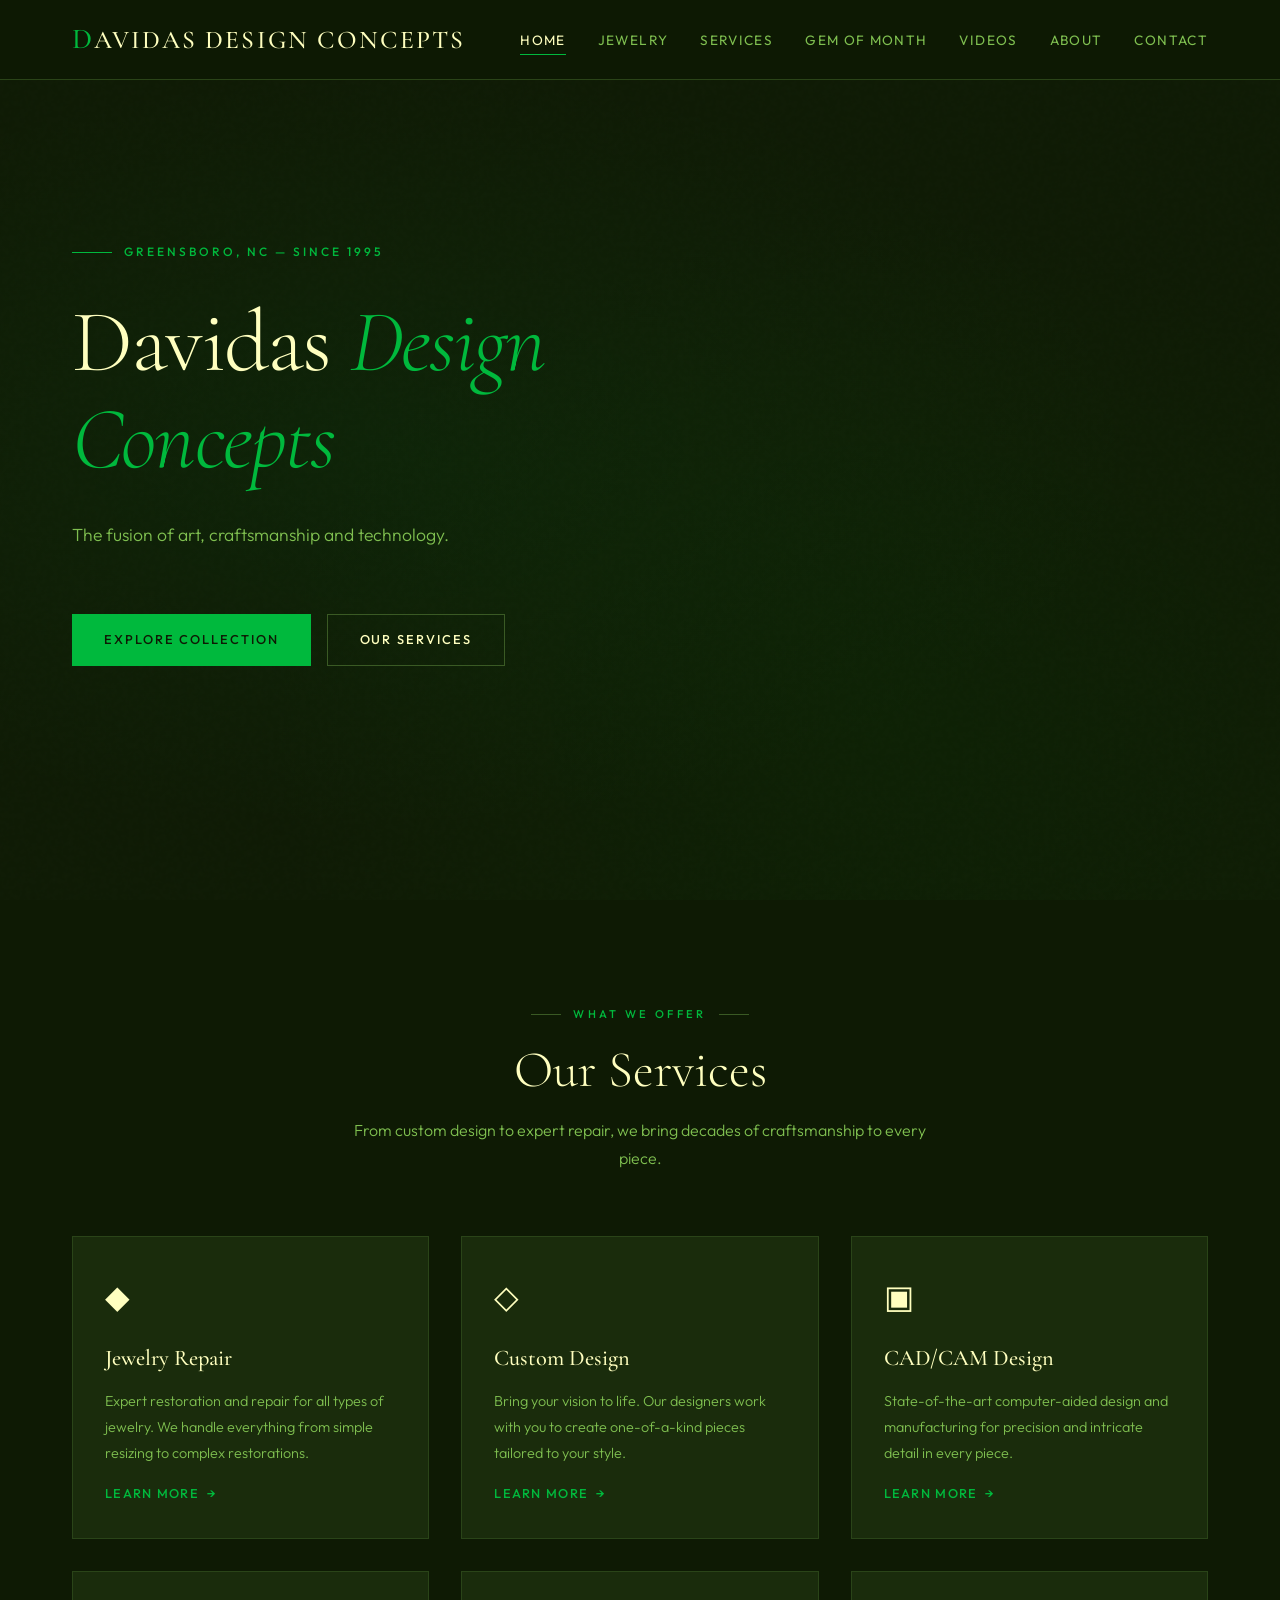
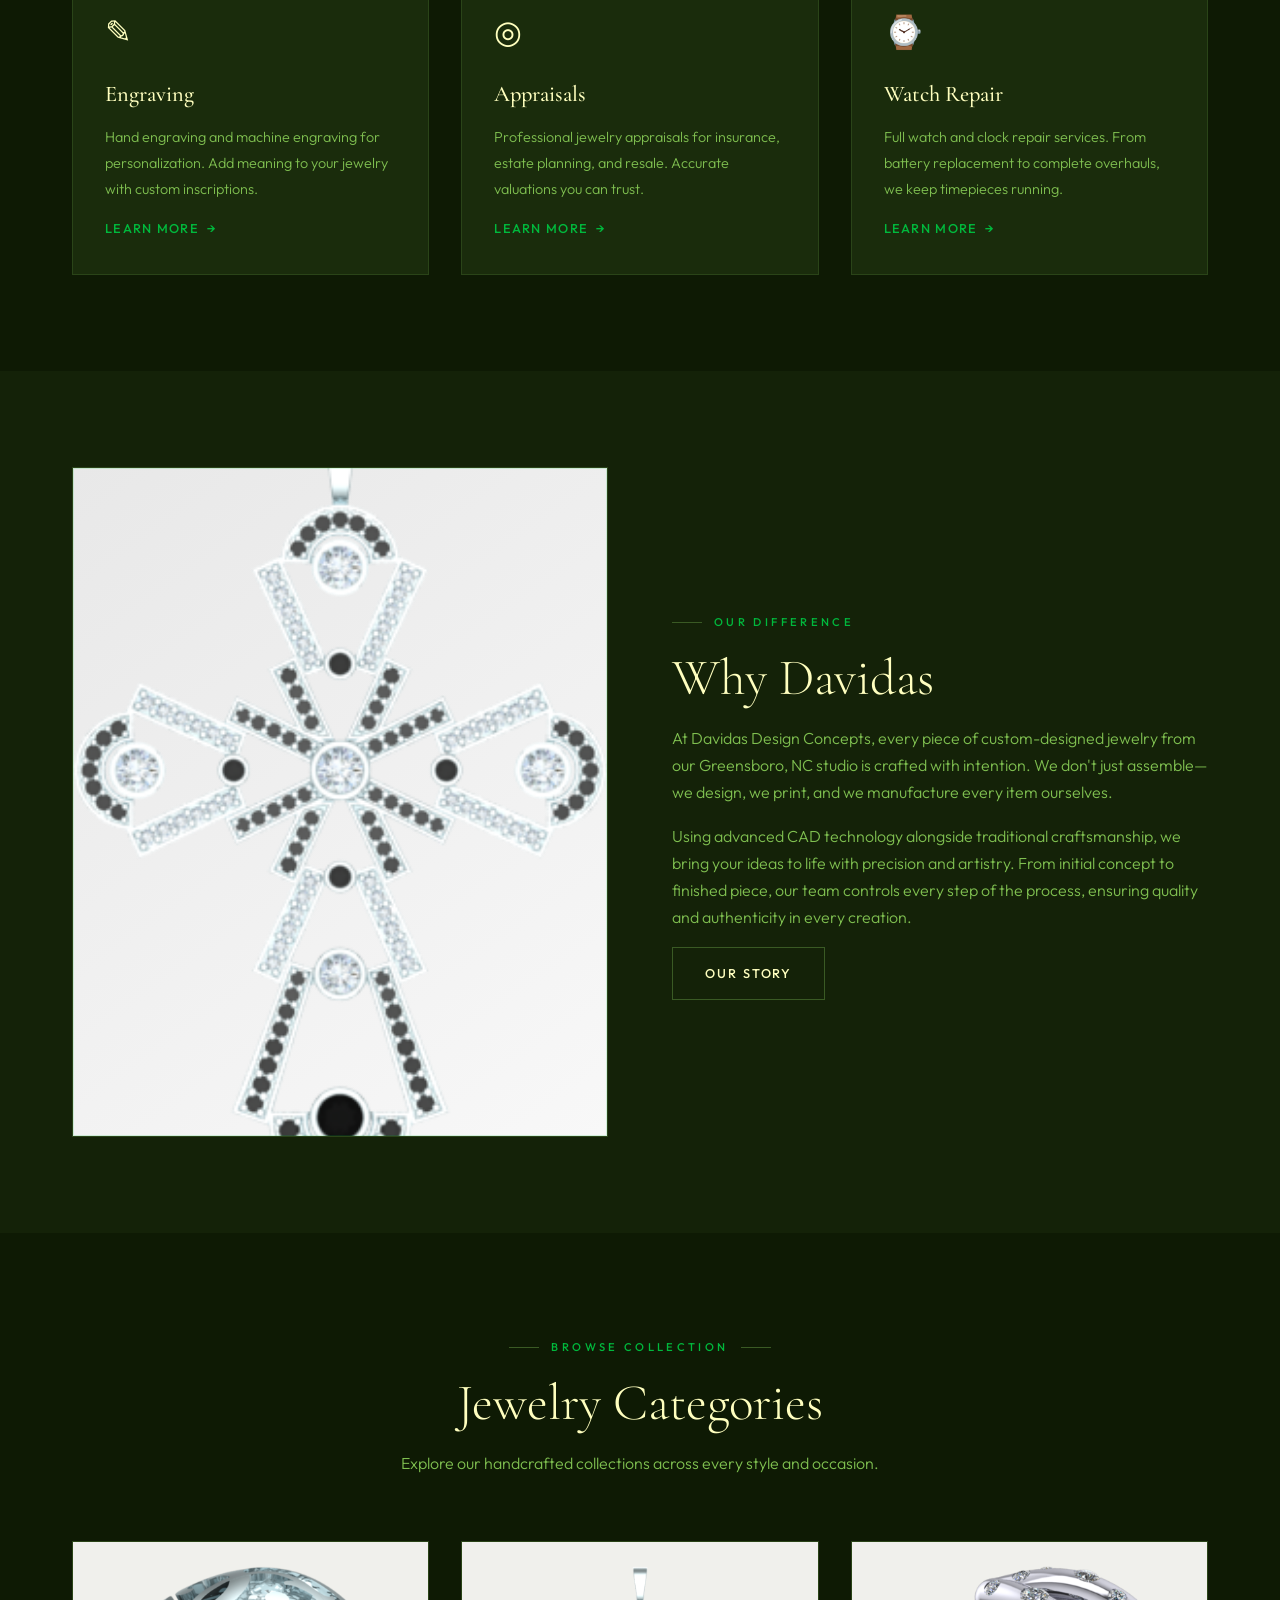
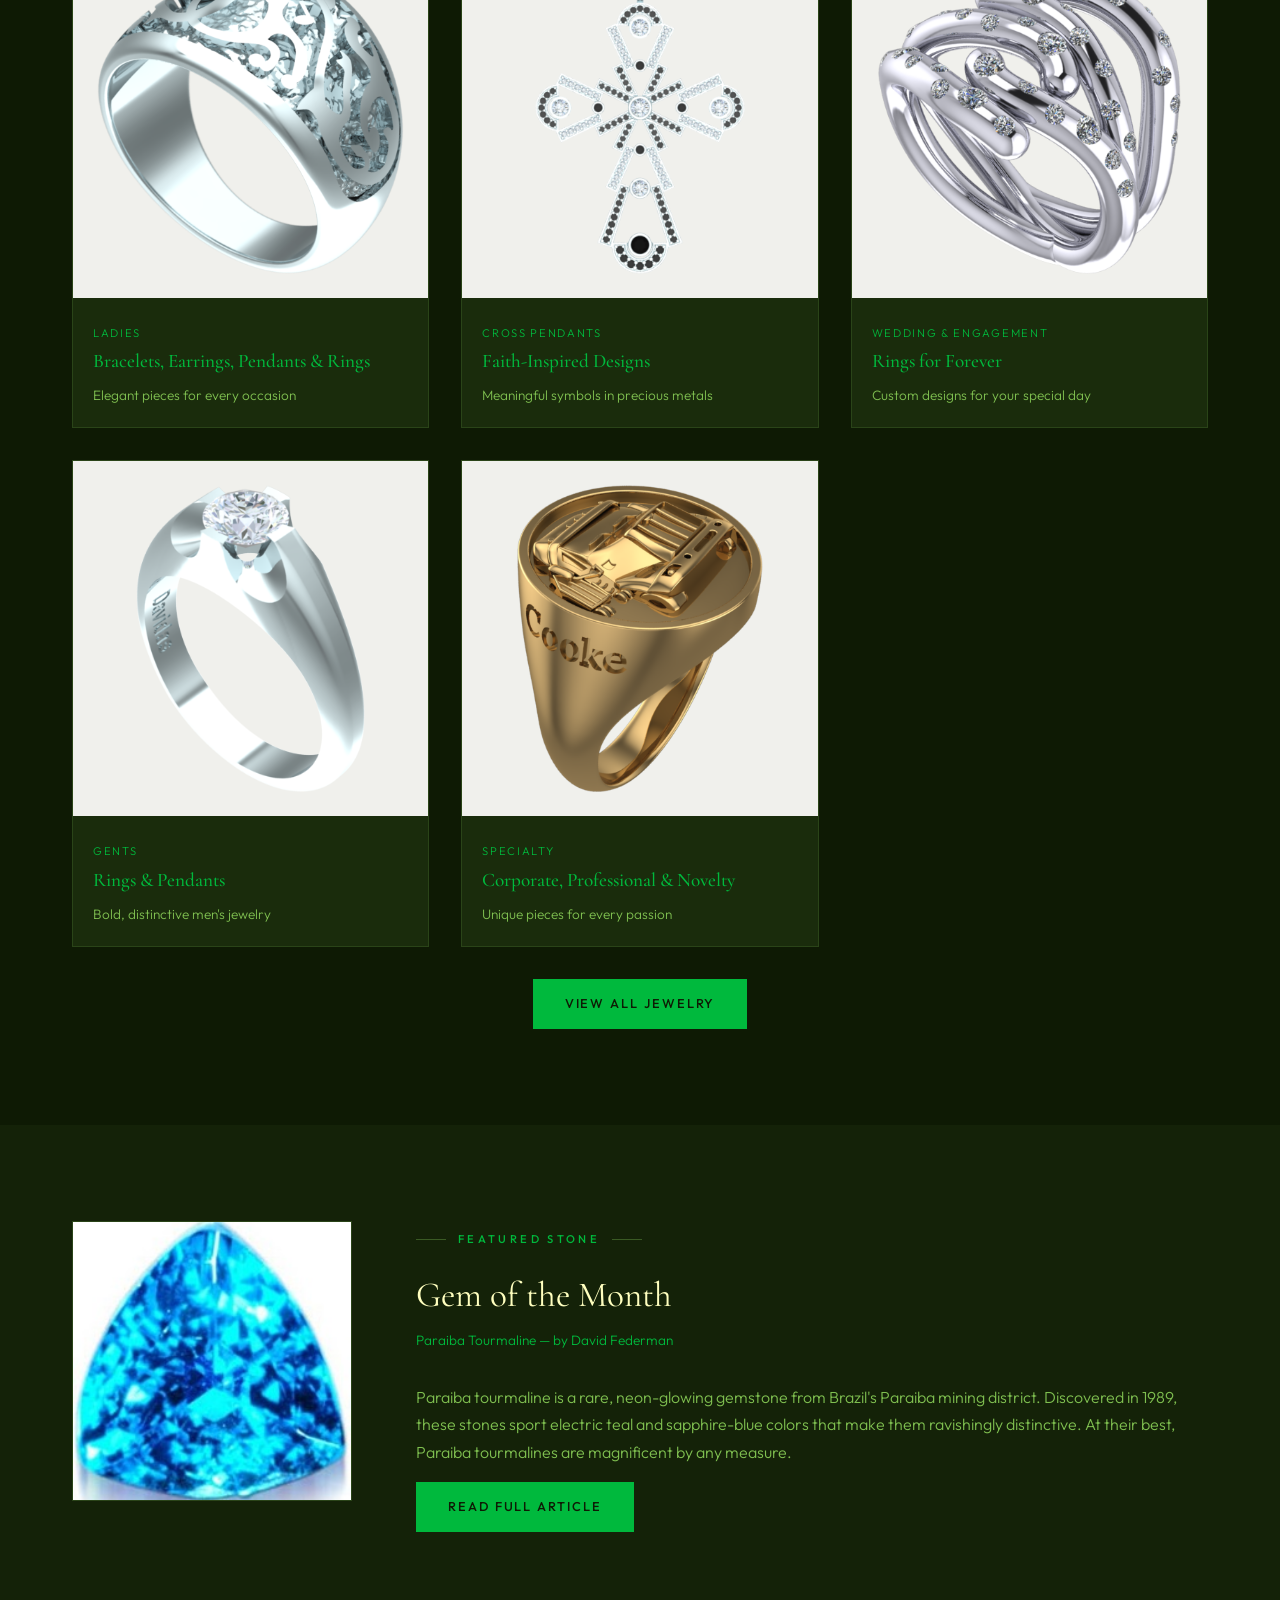
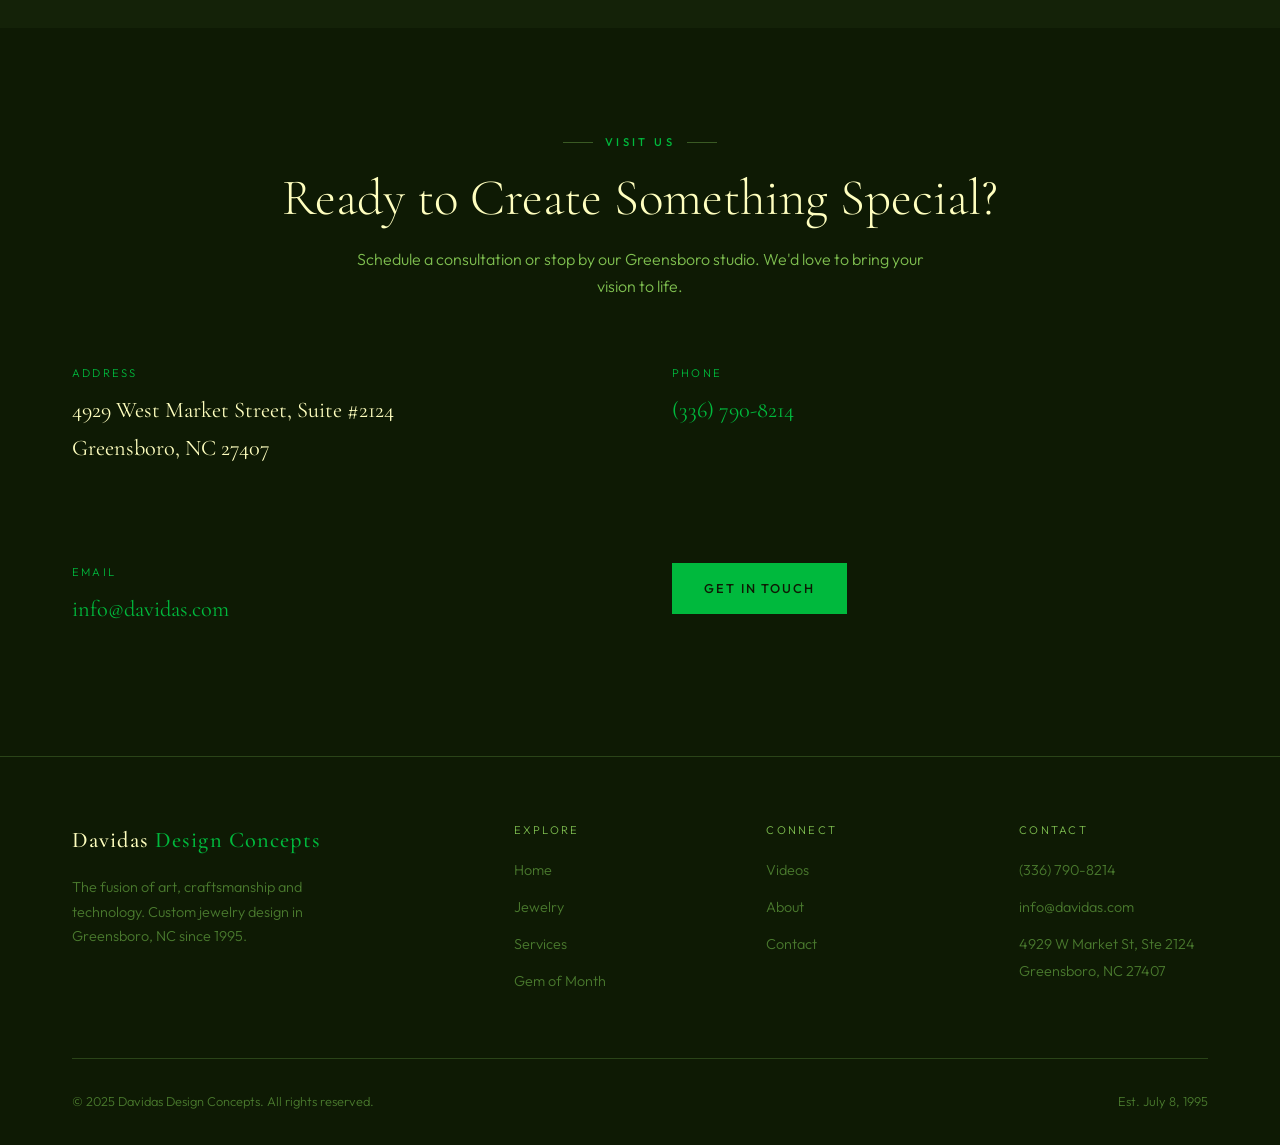
==== index.html @ 2cf07076 "git push origin main" ====
<!DOCTYPE html>
<html lang="en">
<head>
  <meta charset="UTF-8">
  <meta name="viewport" content="width=device-width, initial-scale=1.0">
  <meta name="description" content="Davidas Design Concepts — Custom jewelry design in Greensboro, NC. The fusion of art, craftsmanship and technology since 1995.">
  <title>Davidas Design Concepts | Custom Jewelry — Greensboro, NC</title>
  <link rel="stylesheet" href="css/style.css">
</head>
<body>
  <!-- Navigation -->
  <nav class="nav">
    <div class="nav__inner container">
      <a href="index.html" class="nav__logo"><span>D</span>avidas Design Concepts</a>
      <ul class="nav__links">
        <li><a href="index.html">Home</a></li>
        <li><a href="jewelry.html">Jewelry</a></li>
        <li><a href="services.html">Services</a></li>
        <li><a href="gem.html">Gem of Month</a></li>
        <li><a href="videos.html">Videos</a></li>
        <li><a href="about.html">About</a></li>
        <li><a href="contact.html">Contact</a></li>
      </ul>
      <button class="nav__toggle" aria-label="Toggle menu">
        <span></span>
        <span></span>
        <span></span>
      </button>
    </div>
  </nav>

  <!-- Hero -->
  <header class="hero">
    <div class="hero__bg"></div>
    <div class="container">
      <div class="hero__content">
        <span class="hero__tag">Greensboro, NC — Since 1995</span>
        <h1 class="hero__title">Davidas <em>Design Concepts</em></h1>
        <p class="hero__subtitle">The fusion of art, craftsmanship and technology.</p>
        <div class="hero__actions">
          <a href="jewelry.html" class="btn btn--primary">Explore Collection</a>
          <a href="services.html" class="btn btn--outline">Our Services</a>
        </div>
      </div>
    </div>
  </header>

  <!-- Featured Services -->
  <section class="section reveal">
    <div class="container">
      <div class="section__header">
        <span class="section__tag">What We Offer</span>
        <h2 class="section__title">Our Services</h2>
        <p class="section__desc">From custom design to expert repair, we bring decades of craftsmanship to every piece.</p>
      </div>
      <div class="services-grid" data-stagger>
        <article class="service-card">
          <span class="service-card__icon">◆</span>
          <h3 class="service-card__title">Jewelry Repair</h3>
          <p class="service-card__text">Expert restoration and repair for all types of jewelry. We handle everything from simple resizing to complex restorations.</p>
          <a href="services.html" class="service-card__link">Learn more</a>
        </article>
        <article class="service-card">
          <span class="service-card__icon">◇</span>
          <h3 class="service-card__title">Custom Design</h3>
          <p class="service-card__text">Bring your vision to life. Our designers work with you to create one-of-a-kind pieces tailored to your style.</p>
          <a href="services.html" class="service-card__link">Learn more</a>
        </article>
        <article class="service-card">
          <span class="service-card__icon">▣</span>
          <h3 class="service-card__title">CAD/CAM Design</h3>
          <p class="service-card__text">State-of-the-art computer-aided design and manufacturing for precision and intricate detail in every piece.</p>
          <a href="services.html" class="service-card__link">Learn more</a>
        </article>
        <article class="service-card">
          <span class="service-card__icon">✎</span>
          <h3 class="service-card__title">Engraving</h3>
          <p class="service-card__text">Hand engraving and machine engraving for personalization. Add meaning to your jewelry with custom inscriptions.</p>
          <a href="services.html" class="service-card__link">Learn more</a>
        </article>
        <article class="service-card">
          <span class="service-card__icon">◎</span>
          <h3 class="service-card__title">Appraisals</h3>
          <p class="service-card__text">Professional jewelry appraisals for insurance, estate planning, and resale. Accurate valuations you can trust.</p>
          <a href="services.html" class="service-card__link">Learn more</a>
        </article>
        <article class="service-card">
          <span class="service-card__icon">⌚</span>
          <h3 class="service-card__title">Watch Repair</h3>
          <p class="service-card__text">Full watch and clock repair services. From battery replacement to complete overhauls, we keep timepieces running.</p>
          <a href="services.html" class="service-card__link">Learn more</a>
        </article>
      </div>
    </div>
  </section>

  <!-- Why Davidas -->
  <section class="section section--alt reveal">
    <div class="container">
      <div class="about-split">
        <div class="about-split__image">
          <img src="images/Cross%20Pendants/113-334/C.png" alt="Custom designed cross pendant in yellow gold">
        </div>
        <div class="about-split__content">
          <span class="section__tag">Our Difference</span>
          <h2 class="section__title">Why Davidas</h2>
          <p>At Davidas Design Concepts, every piece of custom-designed jewelry from our Greensboro, NC studio is crafted with intention. We don't just assemble—we design, we print, and we manufacture every item ourselves.</p>
          <p>Using advanced CAD technology alongside traditional craftsmanship, we bring your ideas to life with precision and artistry. From initial concept to finished piece, our team controls every step of the process, ensuring quality and authenticity in every creation.</p>
          <a href="about.html" class="btn btn--outline">Our Story</a>
        </div>
      </div>
    </div>
  </section>

  <!-- Featured Jewelry Categories -->
  <section class="section reveal">
    <div class="container">
      <div class="section__header">
        <span class="section__tag">Browse Collection</span>
        <h2 class="section__title">Jewelry Categories</h2>
        <p class="section__desc">Explore our handcrafted collections across every style and occasion.</p>
      </div>
      <div class="jewelry-grid" data-stagger>
        <a href="jewelry.html#ladies" class="jewelry-card">
          <div class="jewelry-card__image">
            <img src="images/Ladies_Rings/405-713/A.png" alt="Ladies jewelry collection">
          </div>
          <div class="jewelry-card__body">
            <span class="jewelry-card__category">Ladies</span>
            <h3 class="jewelry-card__title">Bracelets, Earrings, Pendants & Rings</h3>
            <p class="jewelry-card__desc">Elegant pieces for every occasion</p>
          </div>
        </a>
        <a href="jewelry.html#cross" class="jewelry-card">
          <div class="jewelry-card__image">
            <img src="images/Cross%20Pendants/113-334/C.png" alt="Cross pendants collection">
          </div>
          <div class="jewelry-card__body">
            <span class="jewelry-card__category">Cross Pendants</span>
            <h3 class="jewelry-card__title">Faith-Inspired Designs</h3>
            <p class="jewelry-card__desc">Meaningful symbols in precious metals</p>
          </div>
        </a>
        <a href="jewelry.html#wedding" class="jewelry-card">
          <div class="jewelry-card__image">
            <img src="images/Ladies_Rings/417-186/A.png" alt="Wedding and engagement rings">
          </div>
          <div class="jewelry-card__body">
            <span class="jewelry-card__category">Wedding & Engagement</span>
            <h3 class="jewelry-card__title">Rings for Forever</h3>
            <p class="jewelry-card__desc">Custom designs for your special day</p>
          </div>
        </a>
        <a href="jewelry.html#gents" class="jewelry-card">
          <div class="jewelry-card__image">
            <img src="images/Gents%20Rings/415-821/E.png" alt="Gents rings and pendants">
          </div>
          <div class="jewelry-card__body">
            <span class="jewelry-card__category">Gents</span>
            <h3 class="jewelry-card__title">Rings & Pendants</h3>
            <p class="jewelry-card__desc">Bold, distinctive men's jewelry</p>
          </div>
        </a>
        <a href="jewelry.html#specialty" class="jewelry-card">
          <div class="jewelry-card__image">
            <img src="images/Professional/647-333/A.png" alt="Specialty and professional jewelry">
          </div>
          <div class="jewelry-card__body">
            <span class="jewelry-card__category">Specialty</span>
            <h3 class="jewelry-card__title">Corporate, Professional & Novelty</h3>
            <p class="jewelry-card__desc">Unique pieces for every passion</p>
          </div>
        </a>
      </div>
      <div style="text-align: center; margin-top: var(--space-md);">
        <a href="jewelry.html" class="btn btn--primary">View All Jewelry</a>
      </div>
    </div>
  </section>

  <!-- Gem of the Month -->
  <section class="section section--alt reveal">
    <div class="container">
      <div class="gem-feature">
        <div class="gem-feature__image">
          <img src="images/Gem_Profile_Pictures/Paraiba%20Tourmaline.jpg" alt="Paraiba Tourmaline gemstone">
        </div>
        <div class="gem-feature__content">
          <span class="section__tag">Featured Stone</span>
          <h2>Gem of the Month</h2>
          <p class="author">Paraiba Tourmaline — by David Federman</p>
          <p>Paraiba tourmaline is a rare, neon-glowing gemstone from Brazil's Paraiba mining district. Discovered in 1989, these stones sport electric teal and sapphire-blue colors that make them ravishingly distinctive. At their best, Paraiba tourmalines are magnificent by any measure.</p>
          <a href="gem.html" class="btn btn--primary">Read Full Article</a>
        </div>
      </div>
    </div>
  </section>

  <!-- Contact CTA -->
  <section class="section reveal">
    <div class="container">
      <div class="section__header">
        <span class="section__tag">Visit Us</span>
        <h2 class="section__title">Ready to Create Something Special?</h2>
        <p class="section__desc">Schedule a consultation or stop by our Greensboro studio. We'd love to bring your vision to life.</p>
      </div>
      <div class="contact-grid" data-stagger>
        <div class="contact-info__item">
          <div class="contact-info__label">Address</div>
          <div class="contact-info__value">4929 West Market Street, Suite #2124<br>Greensboro, NC 27407</div>
        </div>
        <div class="contact-info__item">
          <div class="contact-info__label">Phone</div>
          <div class="contact-info__value"><a href="tel:+13367908214">(336) 790-8214</a></div>
        </div>
        <div class="contact-info__item">
          <div class="contact-info__label">Email</div>
          <div class="contact-info__value"><a href="mailto:info@davidas.com">info@davidas.com</a></div>
        </div>
        <div class="contact-info__item">
          <a href="contact.html" class="btn btn--primary">Get in Touch</a>
        </div>
      </div>
    </div>
  </section>

  <!-- Footer -->
  <footer class="footer">
    <div class="container">
      <div class="footer__inner">
        <div>
          <div class="footer__brand">Davidas <span>Design Concepts</span></div>
          <p class="footer__tagline">The fusion of art, craftsmanship and technology. Custom jewelry design in Greensboro, NC since 1995.</p>
        </div>
        <div>
          <div class="footer__heading">Explore</div>
          <ul class="footer__links">
            <li><a href="index.html">Home</a></li>
            <li><a href="jewelry.html">Jewelry</a></li>
            <li><a href="services.html">Services</a></li>
            <li><a href="gem.html">Gem of Month</a></li>
          </ul>
        </div>
        <div>
          <div class="footer__heading">Connect</div>
          <ul class="footer__links">
            <li><a href="videos.html">Videos</a></li>
            <li><a href="about.html">About</a></li>
            <li><a href="contact.html">Contact</a></li>
          </ul>
        </div>
        <div>
          <div class="footer__heading">Contact</div>
          <ul class="footer__links">
            <li><a href="tel:+13367908214">(336) 790-8214</a></li>
            <li><a href="mailto:info@davidas.com">info@davidas.com</a></li>
            <li><span style="color: var(--color-text-dim); font-size: 0.9rem;">4929 W Market St, Ste 2124<br>Greensboro, NC 27407</span></li>
          </ul>
        </div>
      </div>
      <div class="footer__bottom">
        <span>&copy; 2025 Davidas Design Concepts. All rights reserved.</span>
        <span>Est. July 8, 1995</span>
      </div>
    </div>
  </footer>

  <script src="js/main.js"></script>
</body>
</html>
---- css/style.css ----
@import url('https://fonts.googleapis.com/css2?family=Cormorant+Garamond:ital,wght@0,300;0,400;0,500;0,600;0,700;1,300;1,400&family=Outfit:wght@300;400;500;600&display=swap');

:root {
  --color-bg: #0e1a04;
  --color-bg-elevated: #142208;
  --color-bg-card: #1a2c0c;
  --color-surface: #1e3210;
  --color-border: #2a4418;
  --color-border-light: #3a5a24;
  --color-text: #ffffbf;
  --color-text-muted: #7fbf50;
  --color-text-dim: #4a7a2e;
  --color-accent: #00b93d;
  --color-accent-light: #33d466;
  --color-accent-dark: #008a2c;
  --color-green: #006f00;
  --color-green-light: #00b93d;

  --font-display: 'Cormorant Garamond', Georgia, serif;
  --font-body: 'Outfit', -apple-system, sans-serif;

  --space-xs: 0.5rem;
  --space-sm: 1rem;
  --space-md: 2rem;
  --space-lg: 4rem;
  --space-xl: 6rem;
  --space-2xl: 10rem;

  --max-width: 1200px;
  --nav-height: 80px;
}

*,
*::before,
*::after {
  margin: 0;
  padding: 0;
  box-sizing: border-box;
}

html {
  scroll-behavior: smooth;
  font-size: 16px;
}

body {
  font-family: var(--font-body);
  background-color: var(--color-bg);
  color: var(--color-text);
  line-height: 1.7;
  font-weight: 300;
  overflow-x: hidden;
}

img {
  max-width: 100%;
  height: auto;
  display: block;
}

a {
  color: var(--color-accent);
  text-decoration: none;
  transition: color 0.3s ease;
}

a:hover {
  color: var(--color-accent-light);
}

.container {
  width: 100%;
  max-width: var(--max-width);
  margin: 0 auto;
  padding: 0 var(--space-md);
}

/* ===== NAVIGATION ===== */

.nav {
  position: fixed;
  top: 0;
  left: 0;
  right: 0;
  z-index: 1000;
  height: var(--nav-height);
  display: flex;
  align-items: center;
  background: rgba(14, 26, 4, 0.9);
  backdrop-filter: blur(20px);
  -webkit-backdrop-filter: blur(20px);
  border-bottom: 1px solid var(--color-border);
  transition: background 0.3s ease;
}

.nav__inner {
  display: flex;
  align-items: center;
  justify-content: space-between;
  width: 100%;
  max-width: var(--max-width);
  margin: 0 auto;
  padding: 0 var(--space-md);
}

.nav__logo {
  font-family: var(--font-display);
  font-size: 1.6rem;
  font-weight: 500;
  color: var(--color-text);
  letter-spacing: 0.08em;
  text-transform: uppercase;
}

.nav__logo span {
  color: var(--color-accent);
  font-size: 1.8rem;
}

.nav__links {
  display: flex;
  align-items: center;
  gap: var(--space-md);
  list-style: none;
}

.nav__links a {
  font-size: 0.85rem;
  font-weight: 400;
  letter-spacing: 0.1em;
  text-transform: uppercase;
  color: var(--color-text-muted);
  position: relative;
  padding: 0.25rem 0;
}

.nav__links a::after {
  content: '';
  position: absolute;
  bottom: -2px;
  left: 0;
  width: 0;
  height: 1px;
  background: var(--color-accent);
  transition: width 0.4s ease;
}

.nav__links a:hover,
.nav__links a.active {
  color: var(--color-text);
}

.nav__links a:hover::after,
.nav__links a.active::after {
  width: 100%;
}

.nav__toggle {
  display: none;
  flex-direction: column;
  gap: 5px;
  cursor: pointer;
  background: none;
  border: none;
  padding: 4px;
}

.nav__toggle span {
  width: 24px;
  height: 2px;
  background: var(--color-text);
  transition: all 0.3s ease;
}

/* ===== HERO ===== */

.hero {
  min-height: 100vh;
  display: flex;
  align-items: center;
  position: relative;
  overflow: hidden;
}

.hero__bg {
  position: absolute;
  inset: 0;
  z-index: 0;
}

.hero__bg::before {
  content: '';
  position: absolute;
  inset: 0;
  background: radial-gradient(ellipse at 30% 50%, rgba(0, 185, 61, 0.06) 0%, transparent 60%),
              radial-gradient(ellipse at 70% 80%, rgba(0, 111, 0, 0.08) 0%, transparent 50%);
}

.hero__bg::after {
  content: '';
  position: absolute;
  inset: 0;
  background: url("data:image/svg+xml,%3Csvg viewBox='0 0 256 256' xmlns='http://www.w3.org/2000/svg'%3E%3Cfilter id='noise'%3E%3CfeTurbulence type='fractalNoise' baseFrequency='0.65' numOctaves='3' stitchTiles='stitch'/%3E%3C/filter%3E%3Crect width='100%25' height='100%25' filter='url(%23noise)' opacity='0.03'/%3E%3C/svg%3E");
  opacity: 0.5;
}

.hero__content {
  position: relative;
  z-index: 1;
  max-width: 720px;
}

.hero__tag {
  display: inline-flex;
  align-items: center;
  gap: 0.75rem;
  font-size: 0.75rem;
  font-weight: 500;
  letter-spacing: 0.25em;
  text-transform: uppercase;
  color: var(--color-accent);
  margin-bottom: var(--space-md);
  opacity: 0;
  animation: fadeUp 0.8s ease 0.2s forwards;
}

.hero__tag::before {
  content: '';
  width: 40px;
  height: 1px;
  background: var(--color-accent);
}

.hero__title {
  font-family: var(--font-display);
  font-size: clamp(3rem, 7vw, 5.5rem);
  font-weight: 300;
  line-height: 1.1;
  letter-spacing: -0.02em;
  margin-bottom: var(--space-md);
  opacity: 0;
  animation: fadeUp 0.8s ease 0.4s forwards;
}

.hero__title em {
  font-style: italic;
  color: var(--color-accent);
}

.hero__subtitle {
  font-size: 1.1rem;
  color: var(--color-text-muted);
  max-width: 520px;
  margin-bottom: var(--space-lg);
  opacity: 0;
  animation: fadeUp 0.8s ease 0.6s forwards;
}

.hero__actions {
  display: flex;
  gap: var(--space-sm);
  flex-wrap: wrap;
  opacity: 0;
  animation: fadeUp 0.8s ease 0.8s forwards;
}

/* ===== BUTTONS ===== */

.btn {
  display: inline-flex;
  align-items: center;
  gap: 0.5rem;
  padding: 0.9rem 2rem;
  font-family: var(--font-body);
  font-size: 0.8rem;
  font-weight: 500;
  letter-spacing: 0.15em;
  text-transform: uppercase;
  border: none;
  cursor: pointer;
  transition: all 0.4s ease;
}

.btn--primary {
  background: var(--color-accent);
  color: var(--color-bg);
}

.btn--primary:hover {
  background: var(--color-accent-light);
  color: var(--color-bg);
  transform: translateY(-2px);
  box-shadow: 0 8px 30px rgba(0, 185, 61, 0.3);
}

.btn--outline {
  background: transparent;
  color: var(--color-text);
  border: 1px solid var(--color-border-light);
}

.btn--outline:hover {
  border-color: var(--color-accent);
  color: var(--color-accent);
  transform: translateY(-2px);
}

/* ===== SECTIONS ===== */

.section {
  padding: var(--space-xl) 0;
}

.section--alt {
  background: var(--color-bg-elevated);
}

.section__header {
  text-align: center;
  margin-bottom: var(--space-lg);
}

.section__tag {
  display: inline-flex;
  align-items: center;
  gap: 0.75rem;
  font-size: 0.7rem;
  font-weight: 500;
  letter-spacing: 0.3em;
  text-transform: uppercase;
  color: var(--color-accent);
  margin-bottom: var(--space-sm);
}

.section__tag::before,
.section__tag::after {
  content: '';
  width: 30px;
  height: 1px;
  background: var(--color-border-light);
}

.section__title {
  font-family: var(--font-display);
  font-size: clamp(2rem, 4vw, 3.2rem);
  font-weight: 300;
  line-height: 1.2;
  margin-bottom: var(--space-sm);
}

.section__desc {
  color: var(--color-text-muted);
  max-width: 600px;
  margin: 0 auto;
  font-size: 1rem;
}

/* ===== SERVICES GRID ===== */

.services-grid {
  display: grid;
  grid-template-columns: repeat(auto-fit, minmax(320px, 1fr));
  gap: var(--space-md);
}

.service-card {
  background: var(--color-bg-card);
  border: 1px solid var(--color-border);
  padding: var(--space-md);
  transition: all 0.4s ease;
  position: relative;
  overflow: hidden;
}

.service-card::before {
  content: '';
  position: absolute;
  top: 0;
  left: 0;
  width: 100%;
  height: 2px;
  background: linear-gradient(90deg, var(--color-accent), var(--color-green));
  transform: scaleX(0);
  transform-origin: left;
  transition: transform 0.4s ease;
}

.service-card:hover {
  border-color: var(--color-border-light);
  transform: translateY(-4px);
  box-shadow: 0 20px 60px rgba(0, 0, 0, 0.3);
}

.service-card:hover::before {
  transform: scaleX(1);
}

.service-card__icon {
  font-size: 2rem;
  margin-bottom: var(--space-sm);
  display: block;
}

.service-card__title {
  font-family: var(--font-display);
  font-size: 1.4rem;
  font-weight: 500;
  margin-bottom: 0.75rem;
}

.service-card__text {
  color: var(--color-text-muted);
  font-size: 0.9rem;
  line-height: 1.8;
}

.service-card__link {
  display: inline-flex;
  align-items: center;
  gap: 0.5rem;
  margin-top: var(--space-sm);
  font-size: 0.8rem;
  font-weight: 500;
  letter-spacing: 0.1em;
  text-transform: uppercase;
  color: var(--color-accent);
}

.service-card__link::after {
  content: '\2192';
  transition: transform 0.3s ease;
}

.service-card:hover .service-card__link::after {
  transform: translateX(4px);
}

/* ===== FILTER BAR ===== */

.filter-bar {
  display: flex;
  flex-wrap: wrap;
  gap: var(--space-xs);
  justify-content: center;
  margin-bottom: var(--space-lg);
}

.filter-btn {
  padding: 0.5rem 1.25rem;
  font-family: var(--font-body);
  font-size: 0.75rem;
  font-weight: 500;
  letter-spacing: 0.12em;
  text-transform: uppercase;
  background: transparent;
  border: 1px solid var(--color-border-light);
  color: var(--color-text-muted);
  cursor: pointer;
  transition: all 0.3s ease;
}

.filter-btn:hover {
  border-color: var(--color-accent);
  color: var(--color-text);
}

.filter-btn.active {
  background: var(--color-accent);
  border-color: var(--color-accent);
  color: var(--color-bg);
}

/* ===== JEWELRY GRID ===== */

.jewelry-grid {
  display: grid;
  grid-template-columns: repeat(auto-fill, minmax(280px, 1fr));
  gap: var(--space-md);
}

.jewelry-card {
  background: var(--color-bg-card);
  border: 1px solid var(--color-border);
  overflow: hidden;
  transition: all 0.4s ease;
  cursor: pointer;
  opacity: 1 !important;
  transform: none !important;
}

.jewelry-card:hover {
  border-color: var(--color-accent);
  transform: translateY(-6px);
  box-shadow: 0 24px 60px rgba(0, 0, 0, 0.4);
}

.jewelry-card__image {
  width: 100%;
  aspect-ratio: 1;
  overflow: hidden;
  background: #f0f0ec;
  display: flex;
  align-items: center;
  justify-content: center;
  padding: 1.5rem;
}

.jewelry-card__image img {
  max-width: 100%;
  max-height: 100%;
  width: auto;
  height: auto;
  object-fit: contain;
  transition: transform 0.6s ease;
}

.jewelry-card:hover .jewelry-card__image img {
  transform: scale(1.05);
}

.jewelry-card.hidden {
  display: none;
}

.jewelry-card__body {
  padding: 1.25rem;
}

.jewelry-card__category {
  font-size: 0.7rem;
  letter-spacing: 0.15em;
  text-transform: uppercase;
  color: var(--color-accent);
  margin-bottom: 0.5rem;
}

.jewelry-card__title {
  font-family: var(--font-display);
  font-size: 1.2rem;
  font-weight: 500;
  margin-bottom: 0.4rem;
}

.jewelry-card__desc {
  font-size: 0.85rem;
  color: var(--color-text-muted);
}

/* ===== ABOUT SECTION ===== */

.about-split {
  display: grid;
  grid-template-columns: 1fr 1fr;
  gap: var(--space-lg);
  align-items: center;
}

.about-split__image {
  position: relative;
  aspect-ratio: 4/5;
  background: linear-gradient(145deg, #e8e8e8, #f8f8f8);
  border: 1px solid var(--color-border);
  overflow: hidden;
}

.about-split__image img {
  width: 100%;
  height: 100%;
  object-fit: cover;
}

.about-split__image::after {
  content: '';
  position: absolute;
  inset: 0;
  border: 1px solid rgba(0, 185, 61, 0.15);
  pointer-events: none;
}

.about-split__content {
  padding: var(--space-md) 0;
}

.about-split__content .section__tag {
  justify-content: flex-start;
}

.about-split__content .section__tag::after {
  display: none;
}

.about-split__content p {
  color: var(--color-text-muted);
  margin-bottom: var(--space-sm);
  font-size: 1rem;
}

/* ===== PRODUCT DETAIL ===== */

.product-detail {
  display: grid;
  grid-template-columns: 1fr 1fr;
  gap: var(--space-lg);
  align-items: start;
}

.product-gallery {
  display: grid;
  grid-template-columns: 1fr 1fr;
  gap: var(--space-sm);
}

.product-gallery__main {
  grid-column: 1 / -1;
  aspect-ratio: 4/3;
  background: linear-gradient(145deg, #e8e8e8, #f8f8f8);
  border: 1px solid var(--color-border);
  overflow: hidden;
  display: flex;
  align-items: center;
  justify-content: center;
}

.product-gallery__thumb {
  aspect-ratio: 1;
  background: linear-gradient(145deg, #e8e8e8, #f8f8f8);
  border: 1px solid var(--color-border);
  overflow: hidden;
  cursor: pointer;
  transition: border-color 0.3s ease;
}

.product-gallery__thumb:hover,
.product-gallery__thumb.active {
  border-color: var(--color-accent);
}

.product-gallery img {
  width: 100%;
  height: 100%;
  object-fit: cover;
}

.product-info__style {
  font-size: 0.75rem;
  letter-spacing: 0.2em;
  text-transform: uppercase;
  color: var(--color-accent);
  margin-bottom: var(--space-xs);
}

.product-info__title {
  font-family: var(--font-display);
  font-size: 2.4rem;
  font-weight: 400;
  margin-bottom: var(--space-sm);
}

.product-info__specs {
  list-style: none;
  margin: var(--space-md) 0;
  padding: var(--space-md) 0;
  border-top: 1px solid var(--color-border);
  border-bottom: 1px solid var(--color-border);
}

.product-info__specs li {
  display: flex;
  justify-content: space-between;
  padding: 0.5rem 0;
  font-size: 0.9rem;
}

.product-info__specs li span:first-child {
  color: var(--color-text-muted);
}

/* ===== CATEGORY HEADER ===== */

.category-header {
  padding: calc(var(--nav-height) + var(--space-lg)) 0 var(--space-lg);
  text-align: center;
  position: relative;
}

.category-header::after {
  content: '';
  position: absolute;
  bottom: 0;
  left: 50%;
  transform: translateX(-50%);
  width: 60px;
  height: 1px;
  background: var(--color-accent);
}

/* ===== CONTACT ===== */

.contact-grid {
  display: grid;
  grid-template-columns: 1fr 1fr;
  gap: var(--space-lg);
}

.contact-page__layout {
  gap: var(--space-xl);
  align-items: start;
}

.contact-info__item {
  margin-bottom: var(--space-md);
}

.contact-info__label {
  font-size: 0.7rem;
  letter-spacing: 0.2em;
  text-transform: uppercase;
  color: var(--color-accent);
  margin-bottom: 0.5rem;
}

.contact-info__value {
  font-family: var(--font-display);
  font-size: 1.4rem;
  font-weight: 400;
}

.contact-form {
  display: flex;
  flex-direction: column;
  gap: var(--space-sm);
}

.form-group label {
  display: block;
  font-size: 0.75rem;
  letter-spacing: 0.15em;
  text-transform: uppercase;
  color: var(--color-text-muted);
  margin-bottom: 0.5rem;
}

.form-group input,
.form-group textarea,
.form-group select {
  width: 100%;
  padding: 0.9rem 1rem;
  background: var(--color-bg-card);
  border: 1px solid var(--color-border);
  color: var(--color-text);
  font-family: var(--font-body);
  font-size: 0.95rem;
  font-weight: 300;
  transition: border-color 0.3s ease;
}

.form-group input:focus,
.form-group textarea:focus,
.form-group select:focus {
  outline: none;
  border-color: var(--color-accent);
}

.form-group textarea {
  resize: vertical;
  min-height: 120px;
}

/* ===== GEM OF THE MONTH ===== */

.gem-feature {
  display: grid;
  grid-template-columns: auto 1fr;
  gap: var(--space-lg);
  align-items: start;
}

.gem-feature__image {
  width: 280px;
  aspect-ratio: 1;
  background: linear-gradient(145deg, #e8e8e8, #f8f8f8);
  border: 1px solid var(--color-border);
  overflow: hidden;
}

.gem-feature__image img {
  width: 100%;
  height: 100%;
  object-fit: cover;
}

.gem-feature__content h2 {
  font-family: var(--font-display);
  font-size: 2.2rem;
  font-weight: 400;
  margin-bottom: 0.25rem;
}

.gem-feature__content .author {
  font-size: 0.85rem;
  color: var(--color-accent);
  margin-bottom: var(--space-md);
}

.gem-feature__content p {
  color: var(--color-text-muted);
  margin-bottom: var(--space-sm);
}

/* ===== VIDEO GRID ===== */

.video-grid {
  display: grid;
  grid-template-columns: repeat(auto-fill, minmax(300px, 1fr));
  gap: var(--space-md);
}

.video-card {
  background: var(--color-bg-card);
  border: 1px solid var(--color-border);
  overflow: hidden;
  transition: all 0.4s ease;
}

.video-card:hover {
  border-color: var(--color-border-light);
  transform: translateY(-4px);
}

.video-card__thumb {
  position: relative;
  width: 100%;
  aspect-ratio: 16/9;
  overflow: hidden;
  background: linear-gradient(145deg, #e8e8e8, #f8f8f8);
}

.video-card__thumb img {
  width: 100%;
  height: 100%;
  object-fit: cover;
}

.video-card__play {
  position: absolute;
  top: 50%;
  left: 50%;
  transform: translate(-50%, -50%);
  width: 56px;
  height: 56px;
  border-radius: 50%;
  background: rgba(0, 185, 61, 0.9);
  display: flex;
  align-items: center;
  justify-content: center;
  transition: all 0.3s ease;
}

.video-card__play::after {
  content: '';
  width: 0;
  height: 0;
  border-top: 10px solid transparent;
  border-bottom: 10px solid transparent;
  border-left: 16px solid var(--color-bg);
  margin-left: 3px;
}

.video-card:hover .video-card__play {
  transform: translate(-50%, -50%) scale(1.1);
}

.video-card__body {
  padding: 1.25rem;
}

.video-card__title {
  font-family: var(--font-display);
  font-size: 1.2rem;
  font-weight: 500;
}

/* ===== FOOTER ===== */

.footer {
  border-top: 1px solid var(--color-border);
  padding: var(--space-lg) 0 var(--space-md);
  background: var(--color-bg);
}

.footer__inner {
  display: grid;
  grid-template-columns: 2fr 1fr 1fr 1fr;
  gap: var(--space-lg);
  margin-bottom: var(--space-lg);
}

.footer__brand {
  font-family: var(--font-display);
  font-size: 1.4rem;
  font-weight: 500;
  letter-spacing: 0.05em;
  margin-bottom: var(--space-sm);
}

.footer__brand span {
  color: var(--color-accent);
}

.footer__tagline {
  color: var(--color-text-dim);
  font-size: 0.9rem;
  max-width: 300px;
}

.footer__heading {
  font-size: 0.7rem;
  letter-spacing: 0.2em;
  text-transform: uppercase;
  color: var(--color-text-muted);
  margin-bottom: var(--space-sm);
}

.footer__links {
  list-style: none;
  display: flex;
  flex-direction: column;
  gap: 0.6rem;
}

.footer__links a {
  color: var(--color-text-dim);
  font-size: 0.9rem;
  transition: color 0.3s ease;
}

.footer__links a:hover {
  color: var(--color-text);
}

.footer__bottom {
  border-top: 1px solid var(--color-border);
  padding-top: var(--space-md);
  display: flex;
  justify-content: space-between;
  align-items: center;
  font-size: 0.8rem;
  color: var(--color-text-dim);
}

/* ===== ANIMATIONS ===== */

@keyframes fadeUp {
  from {
    opacity: 0;
    transform: translateY(30px);
  }
  to {
    opacity: 1;
    transform: translateY(0);
  }
}

.reveal {
  opacity: 0;
  transform: translateY(40px);
  transition: opacity 0.8s ease, transform 0.8s ease;
}

.reveal.visible {
  opacity: 1;
  transform: translateY(0);
}

/* ===== BREADCRUMB ===== */

.breadcrumb {
  display: flex;
  gap: 0.5rem;
  font-size: 0.8rem;
  color: var(--color-text-dim);
  padding: calc(var(--nav-height) + var(--space-md)) 0 var(--space-sm);
}

.breadcrumb a {
  color: var(--color-text-muted);
}

.breadcrumb span {
  color: var(--color-text-dim);
}

/* ===== RESPONSIVE ===== */

@media (max-width: 900px) {
  .nav__links {
    display: none;
    position: fixed;
    top: var(--nav-height);
    left: 0;
    right: 0;
    bottom: 0;
    background: var(--color-bg);
    flex-direction: column;
    align-items: center;
    justify-content: center;
    gap: var(--space-md);
  }

  .nav__links.open {
    display: flex;
  }

  .nav__toggle {
    display: flex;
  }

  .about-split,
  .contact-grid,
  .contact-page__layout,
  .product-detail,
  .gem-feature {
    grid-template-columns: 1fr;
  }

  .footer__inner {
    grid-template-columns: 1fr 1fr;
    gap: var(--space-md);
  }

  .hero__title {
    font-size: clamp(2.4rem, 6vw, 4rem);
  }
}

@media (max-width: 600px) {
  .services-grid,
  .jewelry-grid,
  .video-grid {
    grid-template-columns: 1fr;
  }

  .footer__inner {
    grid-template-columns: 1fr;
  }

  .product-gallery {
    grid-template-columns: 1fr 1fr;
  }

  .hero__actions {
    flex-direction: column;
  }

  .btn {
    text-align: center;
    justify-content: center;
  }

  .footer__bottom {
    flex-direction: column;
    gap: var(--space-sm);
    text-align: center;
  }
}
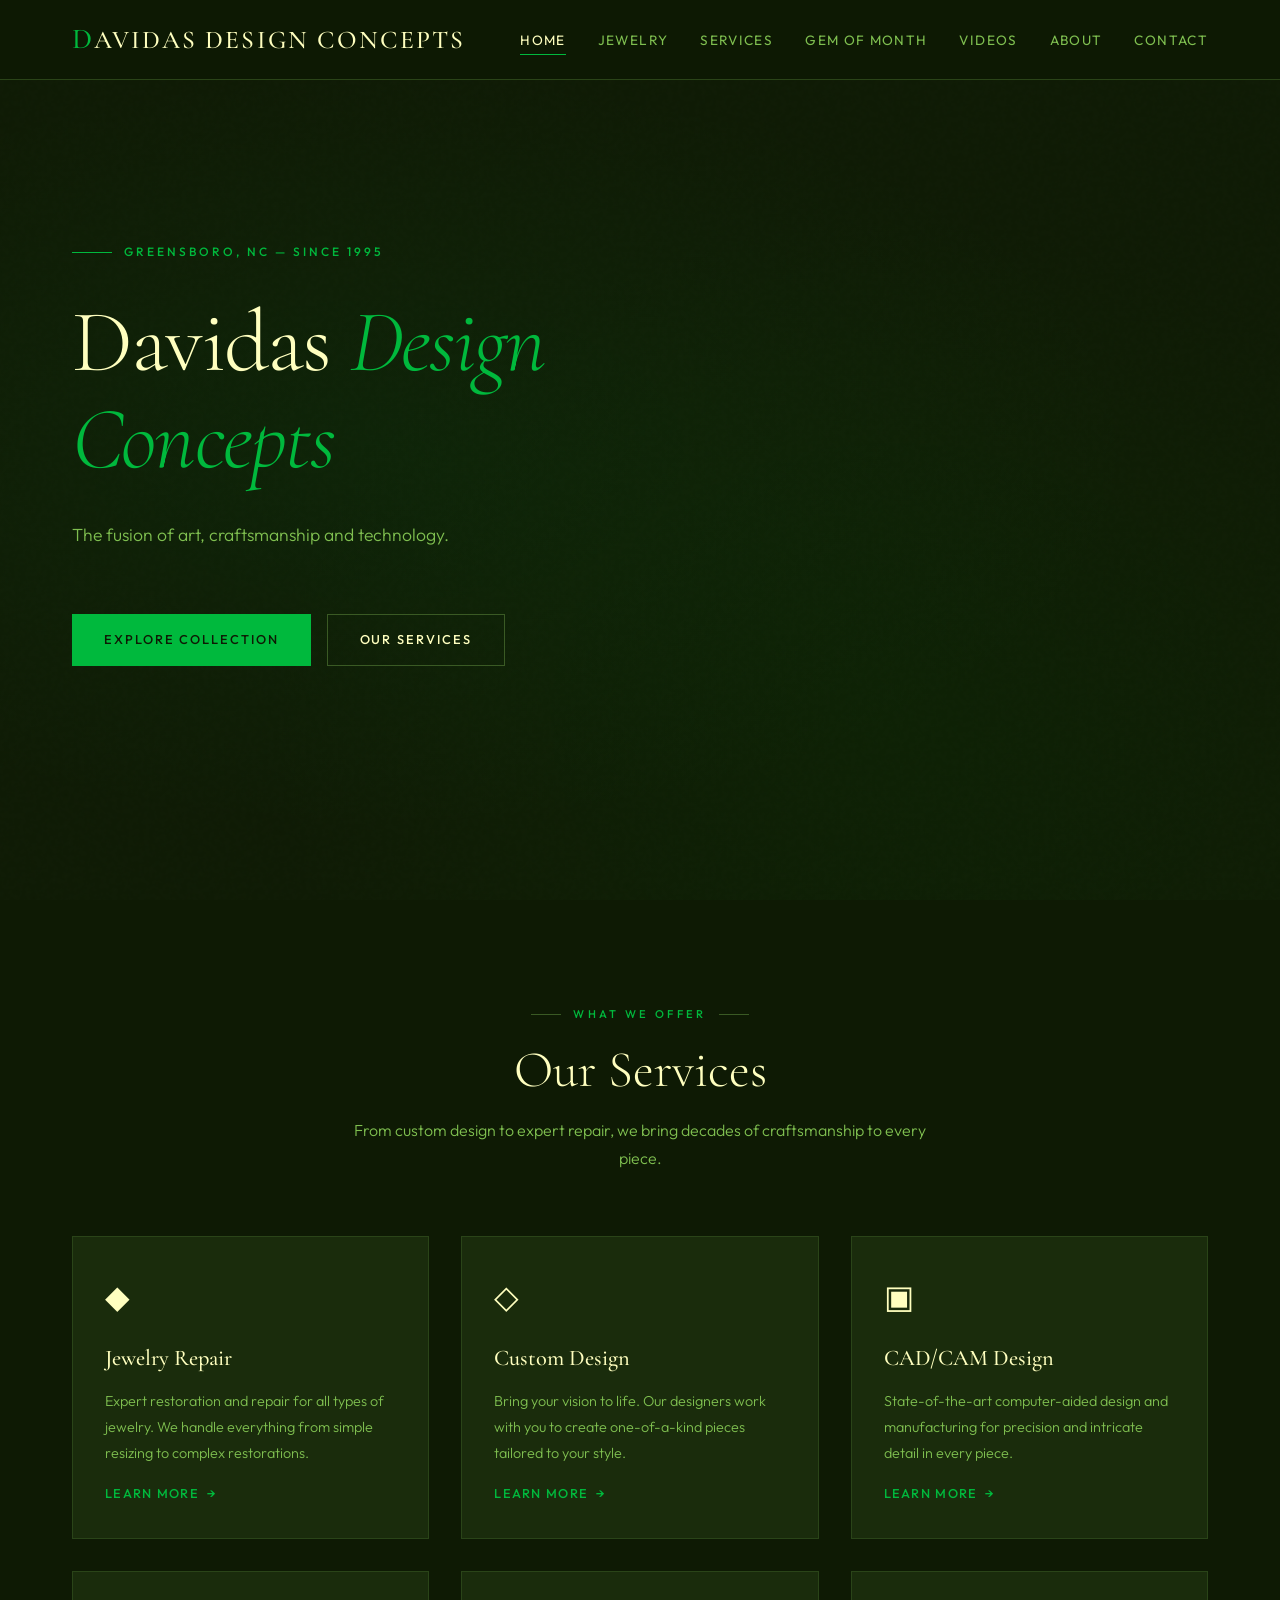
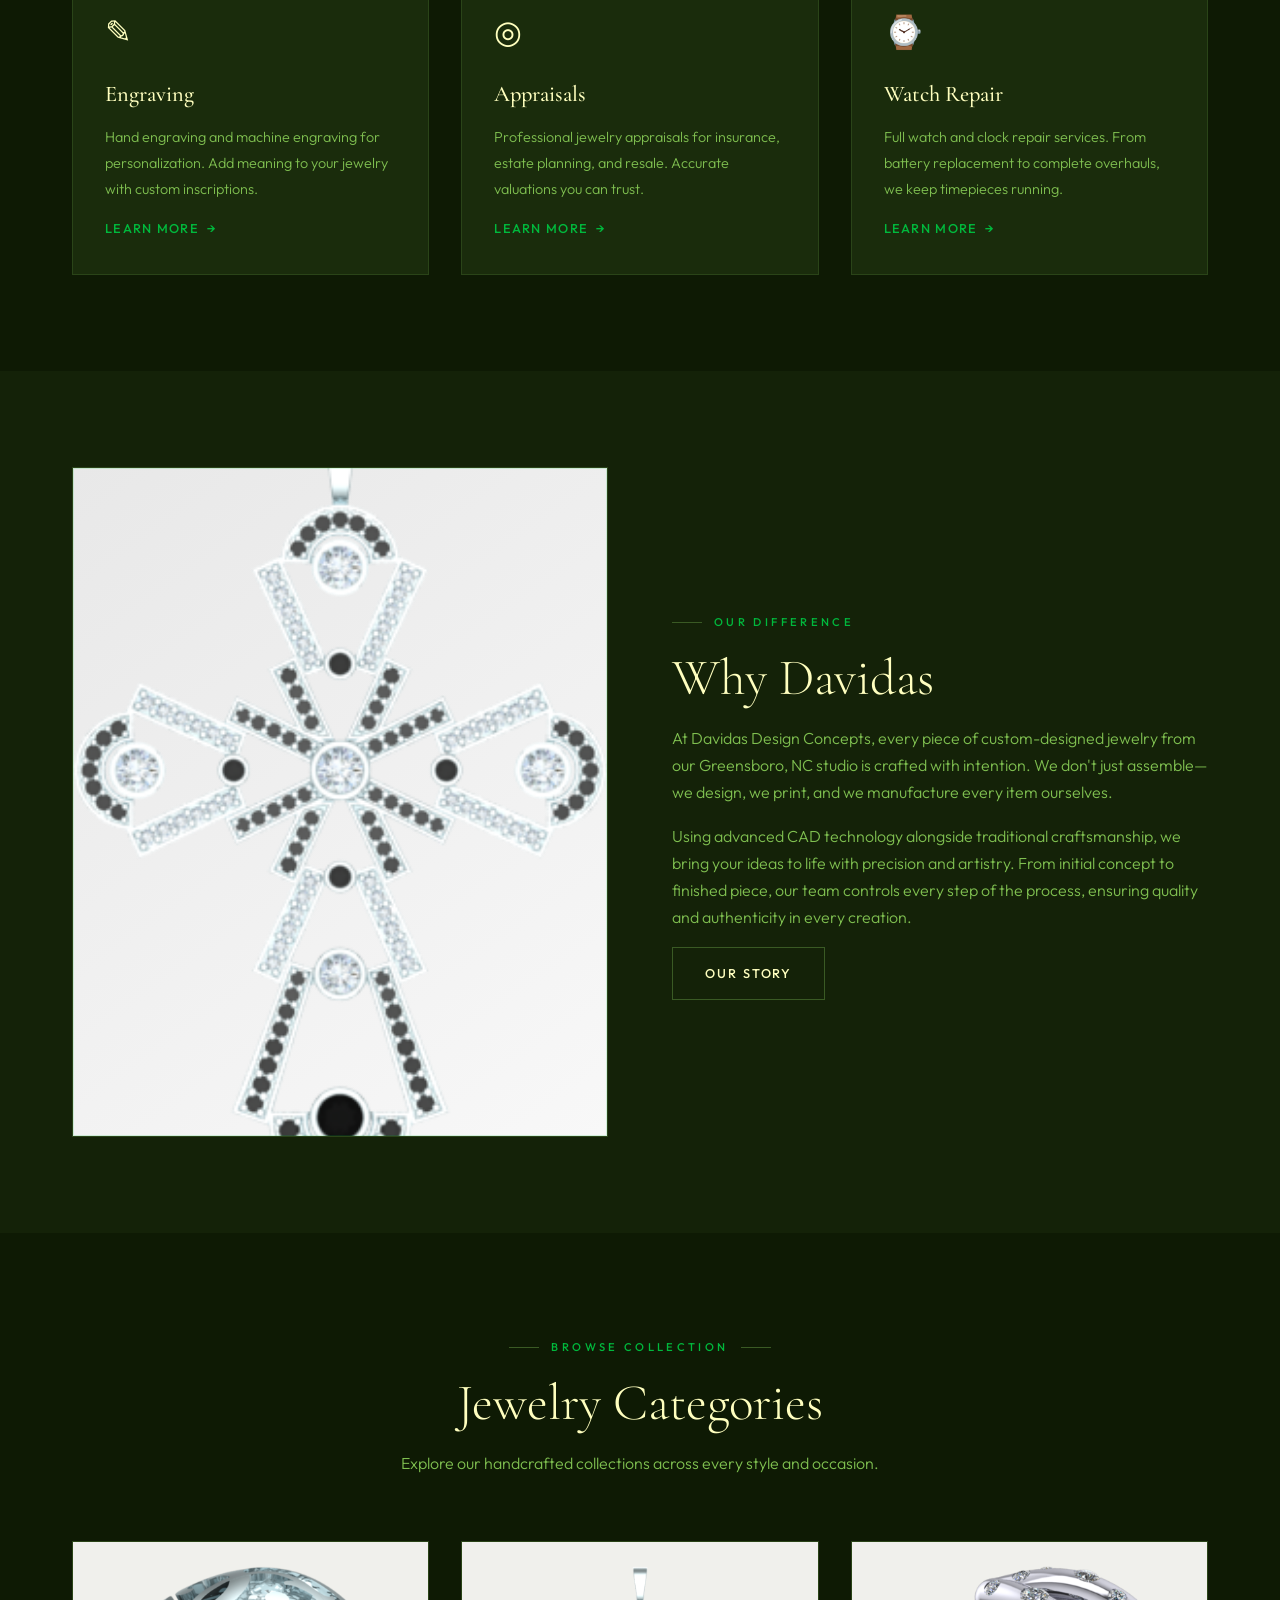
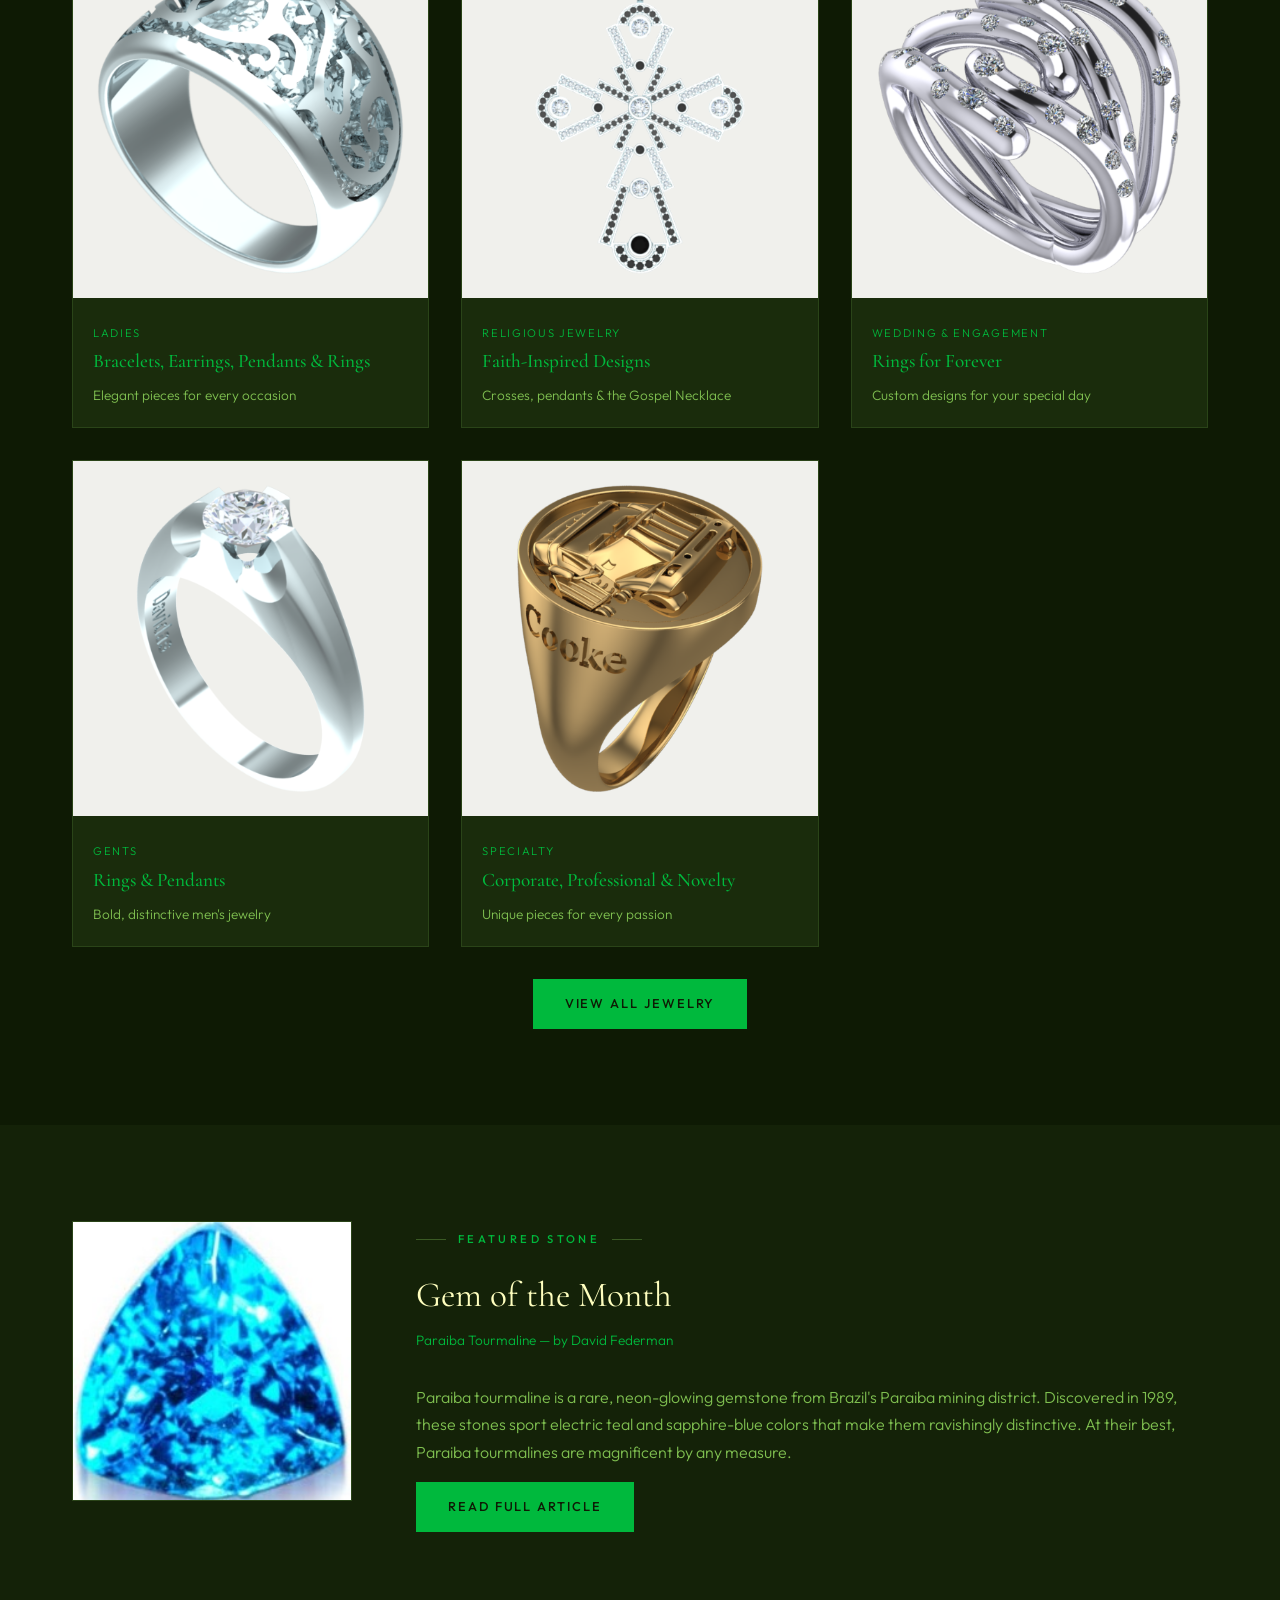
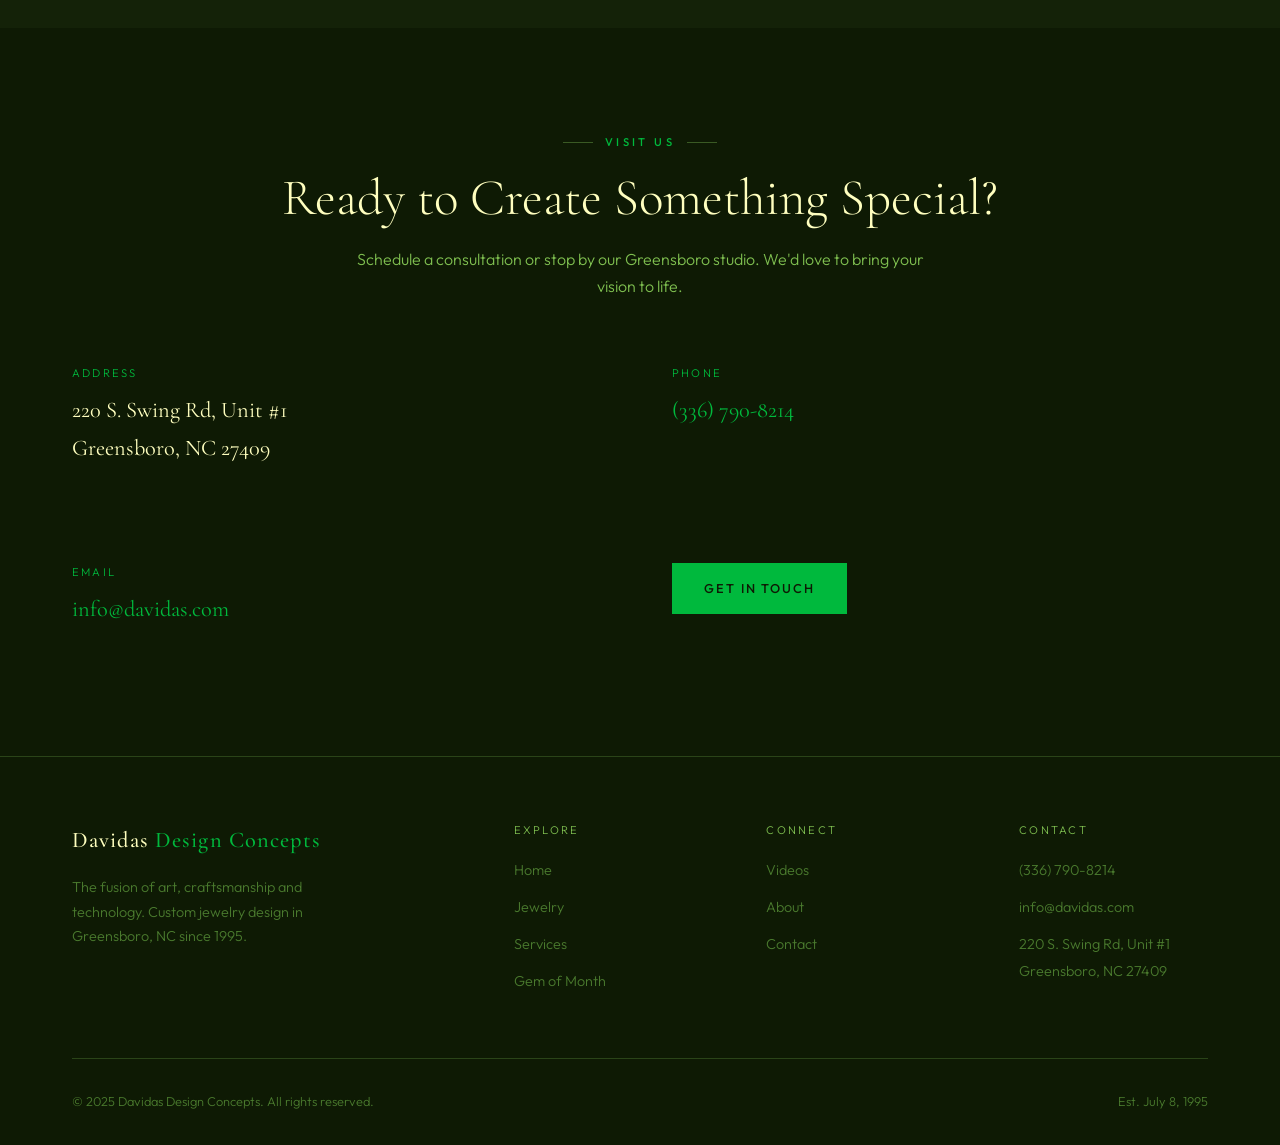
==== commit eada3999: "Apply David's site changes: Religious Jewelry, 3D viewer, Gospel Necklace page - Update address to 2" ====
--- a/index.html
+++ b/index.html
@@ -131,14 +131,14 @@
             <p class="jewelry-card__desc">Elegant pieces for every occasion</p>
           </div>
         </a>
-        <a href="jewelry.html#cross" class="jewelry-card">
-          <div class="jewelry-card__image">
-            <img src="images/Cross%20Pendants/113-334/C.png" alt="Cross pendants collection">
-          </div>
-          <div class="jewelry-card__body">
-            <span class="jewelry-card__category">Cross Pendants</span>
+        <a href="jewelry.html#religious" class="jewelry-card">
+          <div class="jewelry-card__image">
+            <img src="images/Cross%20Pendants/113-334/C.png" alt="Religious jewelry collection">
+          </div>
+          <div class="jewelry-card__body">
+            <span class="jewelry-card__category">Religious Jewelry</span>
             <h3 class="jewelry-card__title">Faith-Inspired Designs</h3>
-            <p class="jewelry-card__desc">Meaningful symbols in precious metals</p>
+            <p class="jewelry-card__desc">Crosses, pendants & the Gospel Necklace</p>
           </div>
         </a>
         <a href="jewelry.html#wedding" class="jewelry-card">
@@ -207,7 +207,7 @@
       <div class="contact-grid" data-stagger>
         <div class="contact-info__item">
           <div class="contact-info__label">Address</div>
-          <div class="contact-info__value">4929 West Market Street, Suite #2124<br>Greensboro, NC 27407</div>
+          <div class="contact-info__value">220 S. Swing Rd, Unit #1<br>Greensboro, NC 27409</div>
         </div>
         <div class="contact-info__item">
           <div class="contact-info__label">Phone</div>
@@ -254,7 +254,7 @@
           <ul class="footer__links">
             <li><a href="tel:+13367908214">(336) 790-8214</a></li>
             <li><a href="mailto:info@davidas.com">info@davidas.com</a></li>
-            <li><span style="color: var(--color-text-dim); font-size: 0.9rem;">4929 W Market St, Ste 2124<br>Greensboro, NC 27407</span></li>
+            <li><span style="color: var(--color-text-dim); font-size: 0.9rem;">220 S. Swing Rd, Unit #1<br>Greensboro, NC 27409</span></li>
           </ul>
         </div>
       </div>
--- a/css/style.css
+++ b/css/style.css
@@ -435,39 +435,427 @@
   transform: translateX(4px);
 }
 
-/* ===== FILTER BAR ===== */
-
-.filter-bar {
-  display: flex;
+/* ===== BREADCRUMB ===== */
+
+.breadcrumb {
+  display: flex;
+  align-items: center;
+  gap: 0.5rem;
+  font-size: 0.8rem;
+  letter-spacing: 0.08em;
+  text-transform: uppercase;
+  padding-top: calc(var(--nav-height) + var(--space-sm));
+  margin-bottom: var(--space-md);
+  color: var(--color-text-dim);
+}
+
+.breadcrumb a {
+  color: var(--color-accent);
+  text-decoration: none;
+  transition: color 0.2s;
+}
+
+.breadcrumb a:hover {
+  color: var(--color-text);
+}
+
+.breadcrumb .sep::before {
+  content: "\203A";
+  margin: 0 0.25rem;
+  color: var(--color-text-dim);
+}
+
+.breadcrumb .current {
+  color: var(--color-text-muted);
+}
+
+/* ===== JEWELRY VIEW TRANSITIONS ===== */
+
+.jewelry-view {
+  animation: viewFadeIn 0.35s ease;
+}
+
+@keyframes viewFadeIn {
+  from { opacity: 0; transform: translateY(12px); }
+  to   { opacity: 1; transform: translateY(0); }
+}
+
+/* ===== CATEGORY MENU ===== */
+
+.cat-layout {
+  display: grid;
+  grid-template-columns: 320px 1fr;
+  gap: var(--space-lg);
+  align-items: start;
+}
+
+.cat-menu {
+  display: flex;
+  flex-direction: column;
+  gap: 0;
+}
+
+.cat-group {
+  border-bottom: 1px solid var(--color-border);
+}
+
+.cat-group__label {
+  display: block;
+  width: 100%;
+  padding: 1rem 0;
+  background: none;
+  border: none;
+  font-family: var(--font-display);
+  font-size: 1.2rem;
+  font-weight: 600;
+  color: var(--color-accent);
+  cursor: default;
+  text-align: left;
+  letter-spacing: 0.04em;
+  transition: color 0.2s;
+}
+
+.cat-group:hover .cat-group__label {
+  color: var(--color-text);
+}
+
+.cat-group__subs {
+  display: flex;
+  flex-direction: column;
+  padding: 0 0 0.75rem 1.5rem;
+}
+
+.cat-group__subs a {
+  padding: 0.4rem 0;
+  font-size: 0.95rem;
+  color: var(--color-green);
+  text-decoration: none;
+  transition: color 0.2s, padding-left 0.2s;
+}
+
+.cat-group__subs a:hover {
+  color: var(--color-accent);
+  padding-left: 0.5rem;
+}
+
+.cat-procurement {
+  background: var(--color-bg-elevated);
+  border: 1px solid var(--color-border);
+  padding: var(--space-md);
+  border-radius: 2px;
+  position: sticky;
+  top: 100px;
+}
+
+.cat-procurement__title {
+  font-family: var(--font-display);
+  font-size: 1.3rem;
+  font-weight: 600;
+  letter-spacing: 0.1em;
+  text-transform: uppercase;
+  margin-bottom: var(--space-sm);
+  color: var(--color-text);
+}
+
+.cat-procurement__text {
+  color: var(--color-text-muted);
+  line-height: 1.7;
+  font-size: 0.95rem;
+}
+
+/* ===== PRODUCT DETAIL ===== */
+
+.product-detail {
+  display: grid;
+  grid-template-columns: 1fr 1fr;
+  gap: var(--space-lg);
+  align-items: start;
+}
+
+.product-detail__image {
+  background: #f0f0ec;
+  display: flex;
+  align-items: center;
+  justify-content: center;
+  padding: 2rem;
+  border: 1px solid var(--color-border);
+}
+
+.product-detail__image img {
+  max-width: 100%;
+  max-height: 500px;
+  width: auto;
+  height: auto;
+  object-fit: contain;
+}
+
+.product-detail__info {
+  display: flex;
+  flex-direction: column;
+  gap: 1rem;
+}
+
+.product-detail__name {
+  font-family: var(--font-display);
+  font-size: 2rem;
+  font-weight: 500;
+  line-height: 1.2;
+}
+
+.product-detail__style-row {
+  display: flex;
+  align-items: baseline;
+  gap: 1rem;
   flex-wrap: wrap;
-  gap: var(--space-xs);
+}
+
+.product-detail__style-label {
+  font-family: var(--font-display);
+  font-size: 1.1rem;
+  font-weight: 600;
+  color: var(--color-accent);
+}
+
+.product-detail__pricing-btn {
+  display: inline-block;
+  margin: var(--space-sm) 0;
+  font-size: 1.05rem;
+  letter-spacing: 0.03em;
+  animation: pulse-glow 2s ease-in-out infinite;
+}
+
+@keyframes pulse-glow {
+  0%, 100% { box-shadow: 0 0 0 0 rgba(212, 175, 55, 0.4); }
+  50% { box-shadow: 0 0 12px 4px rgba(212, 175, 55, 0.25); }
+}
+
+.product-detail__3d-btn {
+  display: block;
+  margin-top: var(--space-xs);
+  padding: 0.6rem 1.2rem;
+  background: var(--color-bg);
+  color: var(--color-accent);
+  border: 1px solid var(--color-accent);
+  border-radius: 6px;
+  font-size: 0.95rem;
+  cursor: pointer;
+  transition: background 0.2s, color 0.2s;
+  width: 100%;
+  text-align: center;
+}
+
+.product-detail__3d-btn:hover {
+  background: var(--color-accent);
+  color: var(--color-bg);
+}
+
+/* 3D Viewer Modal */
+.modal--viewer {
+  width: 90vw;
+  max-width: 800px;
+  height: 70vh;
+  padding: 0;
+  position: relative;
+  background: #000;
+  border-radius: 12px;
+  overflow: hidden;
+}
+
+.modal--viewer iframe {
+  width: 100%;
+  height: 100%;
+  border: none;
+}
+
+.modal--viewer .modal__close {
+  position: absolute;
+  top: 10px;
+  right: 14px;
+  z-index: 10;
+  color: #fff;
+  font-size: 2rem;
+  background: rgba(0, 0, 0, 0.5);
+  border-radius: 50%;
+  width: 40px;
+  height: 40px;
+  display: flex;
+  align-items: center;
   justify-content: center;
-  margin-bottom: var(--space-lg);
-}
-
-.filter-btn {
-  padding: 0.5rem 1.25rem;
+}
+
+.product-detail__desc {
+  color: var(--color-text-muted);
+  line-height: 1.7;
+  font-size: 0.95rem;
+}
+
+.product-detail__specs {
+  display: flex;
+  flex-direction: column;
+  gap: 0.75rem;
+  padding-top: 0.5rem;
+  border-top: 1px solid var(--color-border);
+}
+
+.product-detail__spec {
+  display: flex;
+  gap: 0.75rem;
+}
+
+.product-detail__spec-label {
+  font-size: 0.75rem;
+  letter-spacing: 0.1em;
+  text-transform: uppercase;
+  color: var(--color-text-dim);
+  min-width: 80px;
+  flex-shrink: 0;
+}
+
+.product-detail__spec-value {
+  color: var(--color-text-muted);
+  font-size: 0.9rem;
+}
+
+.product-detail__back {
+  display: inline-flex;
+  align-items: center;
+  gap: 0.4rem;
+  margin-top: 1rem;
+  font-size: 0.85rem;
+  color: var(--color-accent);
+  text-decoration: none;
+  text-transform: uppercase;
+  letter-spacing: 0.1em;
+  transition: color 0.2s;
+}
+
+.product-detail__back:hover {
+  color: var(--color-text);
+}
+
+/* ===== INQUIRY MODAL ===== */
+
+.modal-overlay {
+  position: fixed;
+  inset: 0;
+  z-index: 1000;
+  background: rgba(0, 0, 0, 0.7);
+  backdrop-filter: blur(4px);
+  display: flex;
+  align-items: center;
+  justify-content: center;
+  padding: var(--space-md);
+  animation: modalFadeIn 0.25s ease;
+}
+
+@keyframes modalFadeIn {
+  from { opacity: 0; }
+  to   { opacity: 1; }
+}
+
+.modal {
+  background: var(--color-bg-elevated);
+  border: 1px solid var(--color-border);
+  width: 100%;
+  max-width: 560px;
+  max-height: 90vh;
+  overflow-y: auto;
+  padding: var(--space-lg);
+  position: relative;
+}
+
+.modal__close {
+  position: absolute;
+  top: 1rem;
+  right: 1rem;
+  background: none;
+  border: none;
+  color: var(--color-text-muted);
+  font-size: 1.8rem;
+  cursor: pointer;
+  line-height: 1;
+  transition: color 0.2s;
+}
+
+.modal__close:hover {
+  color: var(--color-text);
+}
+
+.modal__title {
+  font-family: var(--font-display);
+  font-size: 1.6rem;
+  font-weight: 500;
+  margin-bottom: 0.25rem;
+}
+
+.modal__subtitle {
+  font-size: 0.9rem;
+  color: var(--color-accent);
+  margin-bottom: var(--space-md);
+}
+
+.inquiry-form {
+  display: flex;
+  flex-direction: column;
+  gap: 1rem;
+}
+
+.inquiry-form__row {
+  display: grid;
+  grid-template-columns: 1fr 1fr;
+  gap: 1rem;
+}
+
+.inquiry-form__field {
+  display: flex;
+  flex-direction: column;
+  gap: 0.35rem;
+}
+
+.inquiry-form__field label {
+  font-size: 0.75rem;
+  letter-spacing: 0.1em;
+  text-transform: uppercase;
+  color: var(--color-text-dim);
+}
+
+.inquiry-form__hint {
+  font-size: 0.8rem;
+  color: var(--color-text-dim);
+  font-style: italic;
+}
+
+.inquiry-form__field input,
+.inquiry-form__field textarea {
+  padding: 0.65rem 0.85rem;
+  background: var(--color-bg);
+  border: 1px solid var(--color-border);
+  color: var(--color-text);
   font-family: var(--font-body);
-  font-size: 0.75rem;
-  font-weight: 500;
-  letter-spacing: 0.12em;
-  text-transform: uppercase;
-  background: transparent;
-  border: 1px solid var(--color-border-light);
-  color: var(--color-text-muted);
-  cursor: pointer;
-  transition: all 0.3s ease;
-}
-
-.filter-btn:hover {
+  font-size: 0.9rem;
+  transition: border-color 0.2s;
+}
+
+.inquiry-form__field input:focus,
+.inquiry-form__field textarea:focus {
+  outline: none;
   border-color: var(--color-accent);
-  color: var(--color-text);
-}
-
-.filter-btn.active {
-  background: var(--color-accent);
-  border-color: var(--color-accent);
-  color: var(--color-bg);
+}
+
+.inquiry-form__field input[readonly] {
+  opacity: 0.7;
+  cursor: default;
+}
+
+.inquiry-form__field textarea {
+  resize: vertical;
+  min-height: 100px;
+}
+
+.inquiry-form__actions {
+  display: flex;
+  gap: 1rem;
+  padding-top: 0.5rem;
 }
 
 /* ===== JEWELRY GRID ===== */
@@ -484,8 +872,6 @@
   overflow: hidden;
   transition: all 0.4s ease;
   cursor: pointer;
-  opacity: 1 !important;
-  transform: none !important;
 }
 
 .jewelry-card:hover {
@@ -807,6 +1193,20 @@
   margin-bottom: var(--space-sm);
 }
 
+/* ===== GEM READ MORE ===== */
+
+#gem-read-more {
+  overflow: hidden;
+  max-height: 0;
+  opacity: 0;
+  transition: max-height 0.6s ease, opacity 0.4s ease;
+}
+
+#gem-read-more.expanded {
+  max-height: 600px;
+  opacity: 1;
+}
+
 /* ===== VIDEO GRID ===== */
 
 .video-grid {
@@ -970,24 +1370,6 @@
 .reveal.visible {
   opacity: 1;
   transform: translateY(0);
-}
-
-/* ===== BREADCRUMB ===== */
-
-.breadcrumb {
-  display: flex;
-  gap: 0.5rem;
-  font-size: 0.8rem;
-  color: var(--color-text-dim);
-  padding: calc(var(--nav-height) + var(--space-md)) 0 var(--space-sm);
-}
-
-.breadcrumb a {
-  color: var(--color-text-muted);
-}
-
-.breadcrumb span {
-  color: var(--color-text-dim);
 }
 
 /* ===== RESPONSIVE ===== */
@@ -1019,7 +1401,16 @@
   .contact-grid,
   .contact-page__layout,
   .product-detail,
-  .gem-feature {
+  .gem-feature,
+  .cat-layout {
+    grid-template-columns: 1fr;
+  }
+
+  .cat-procurement {
+    position: static;
+  }
+
+  .inquiry-form__row {
     grid-template-columns: 1fr;
   }
 
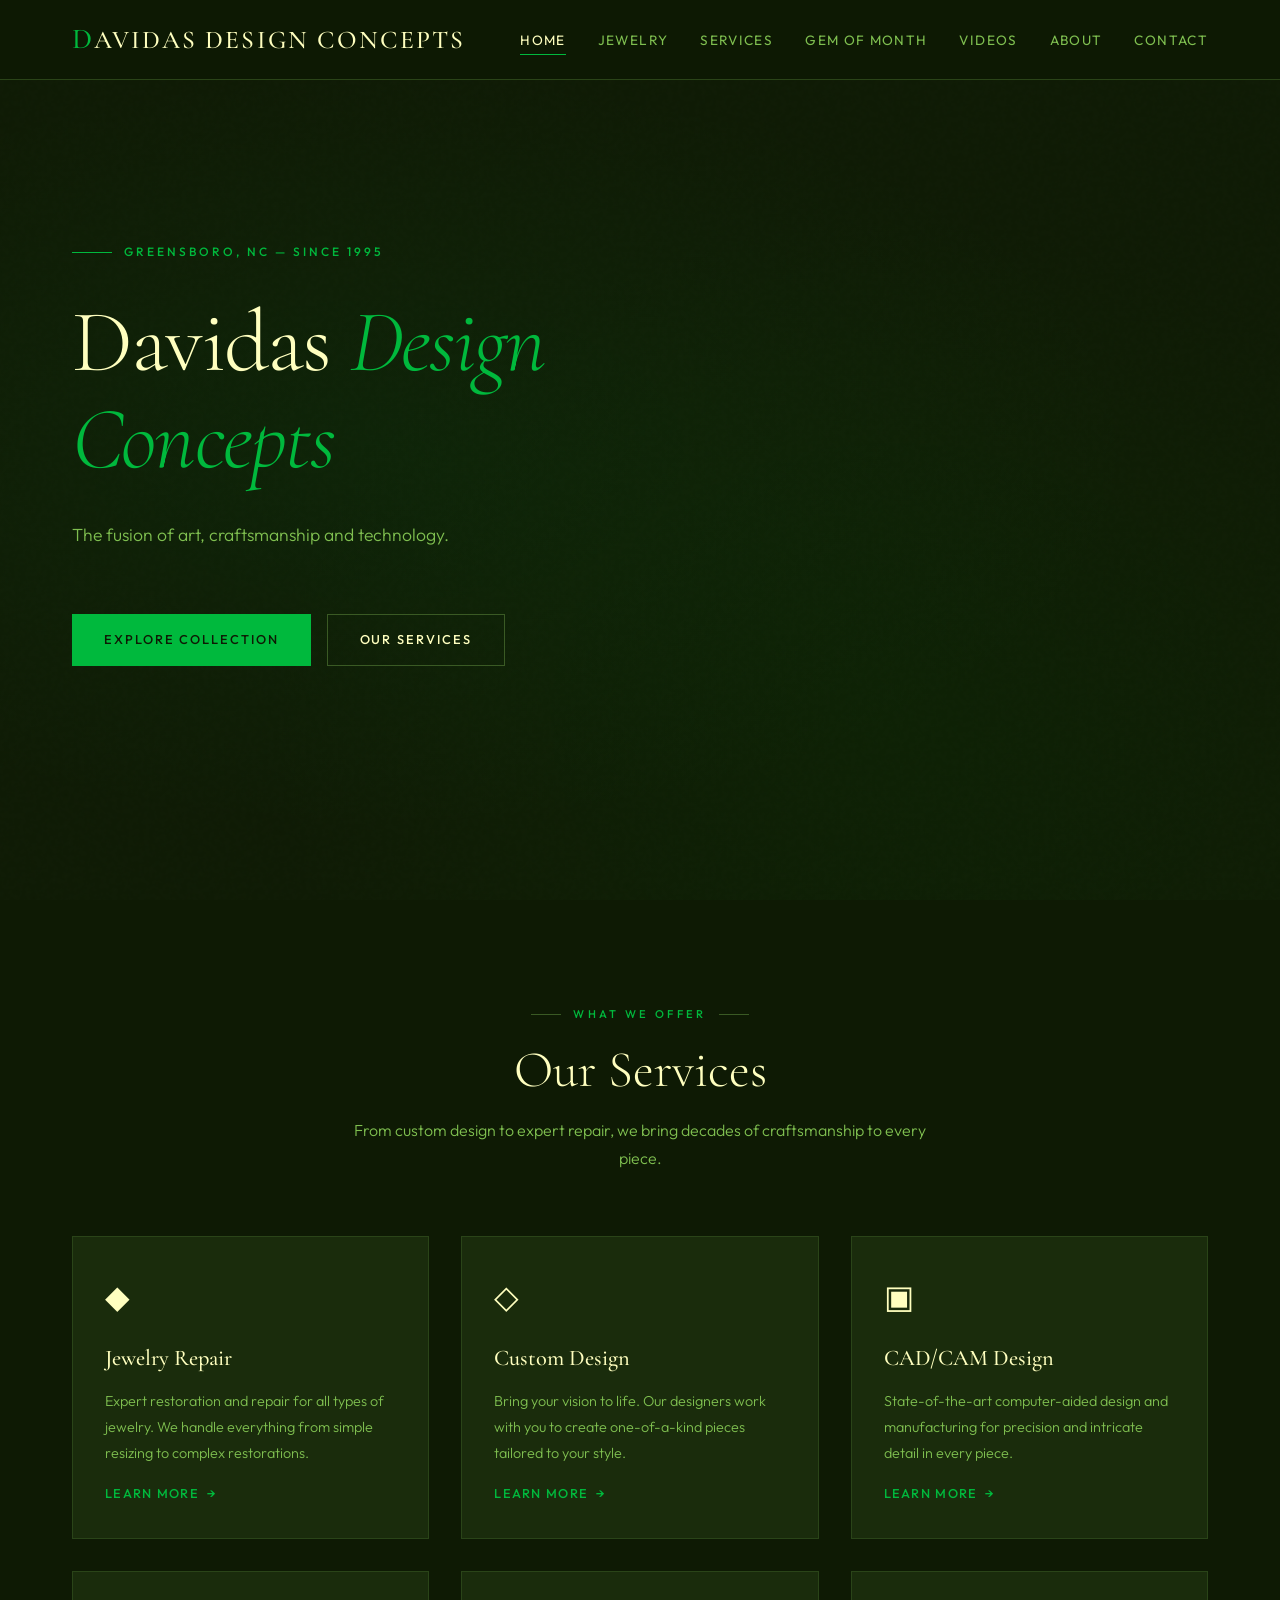
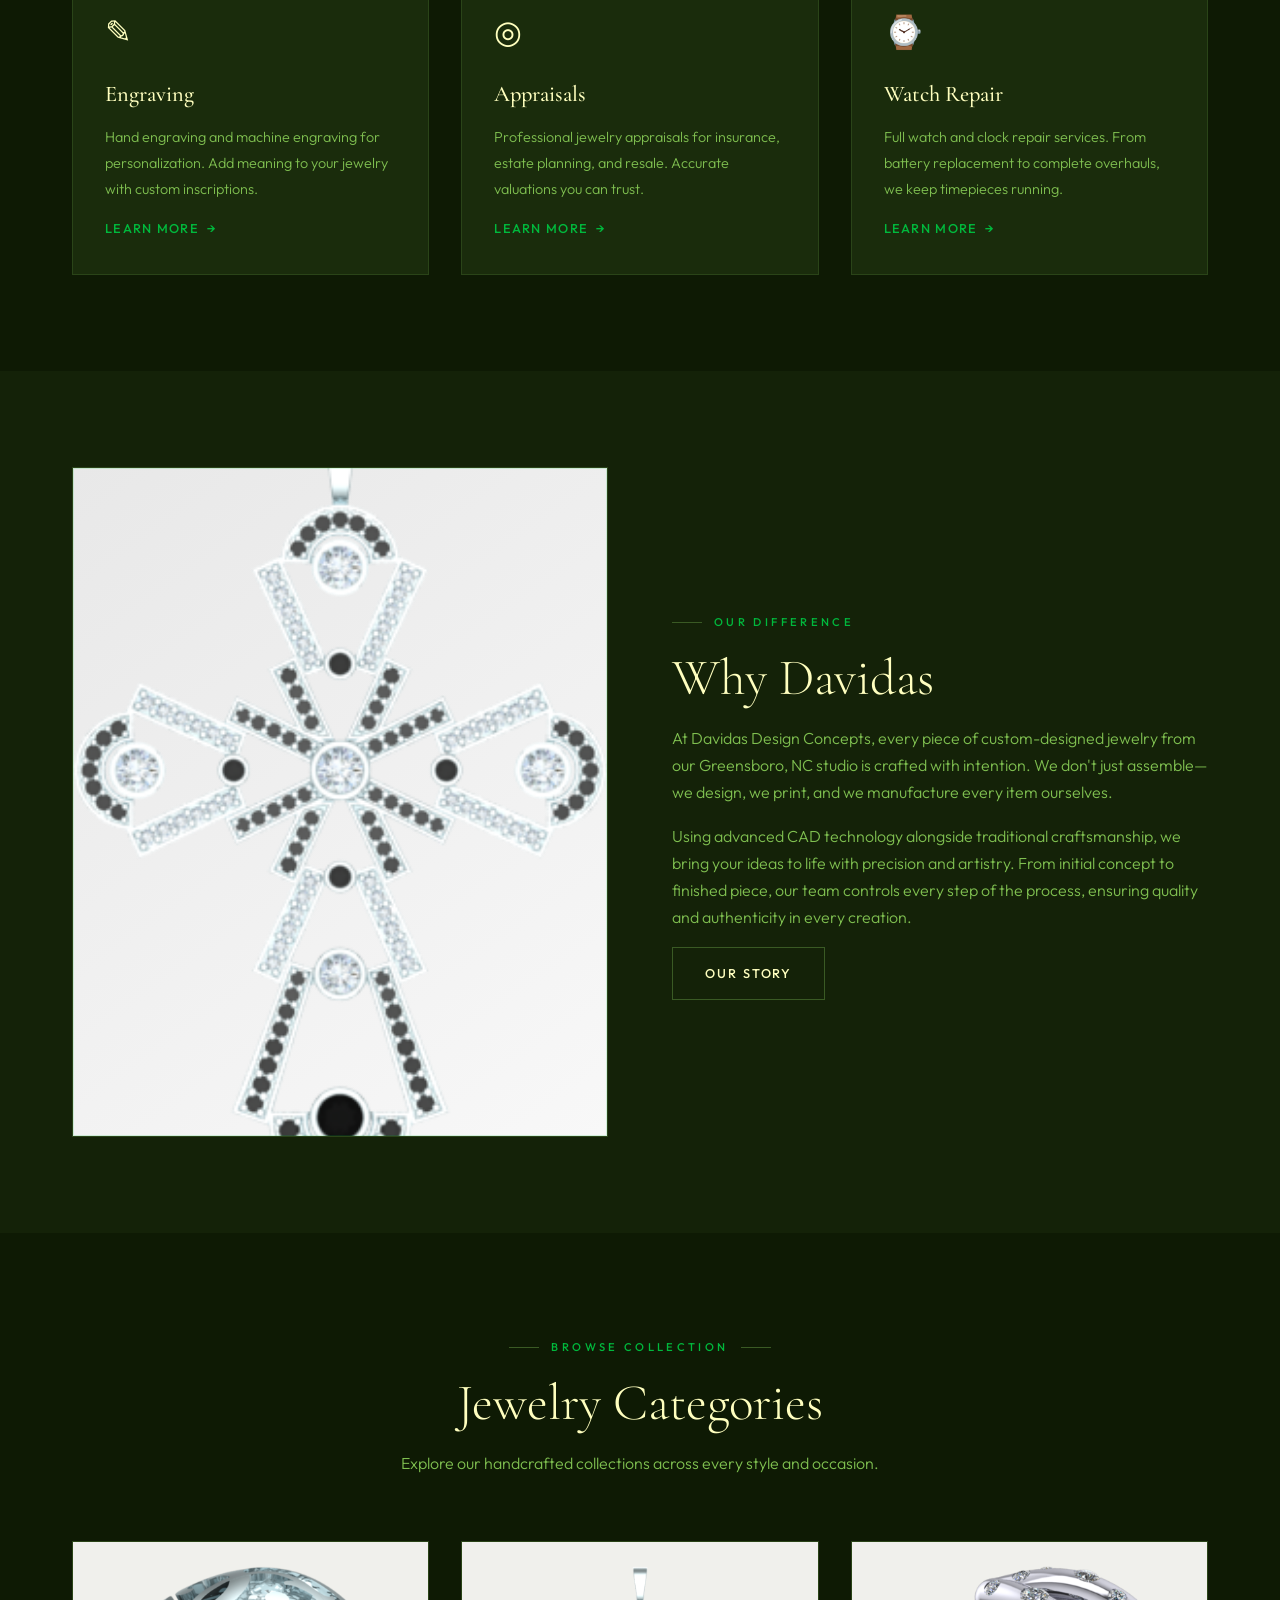
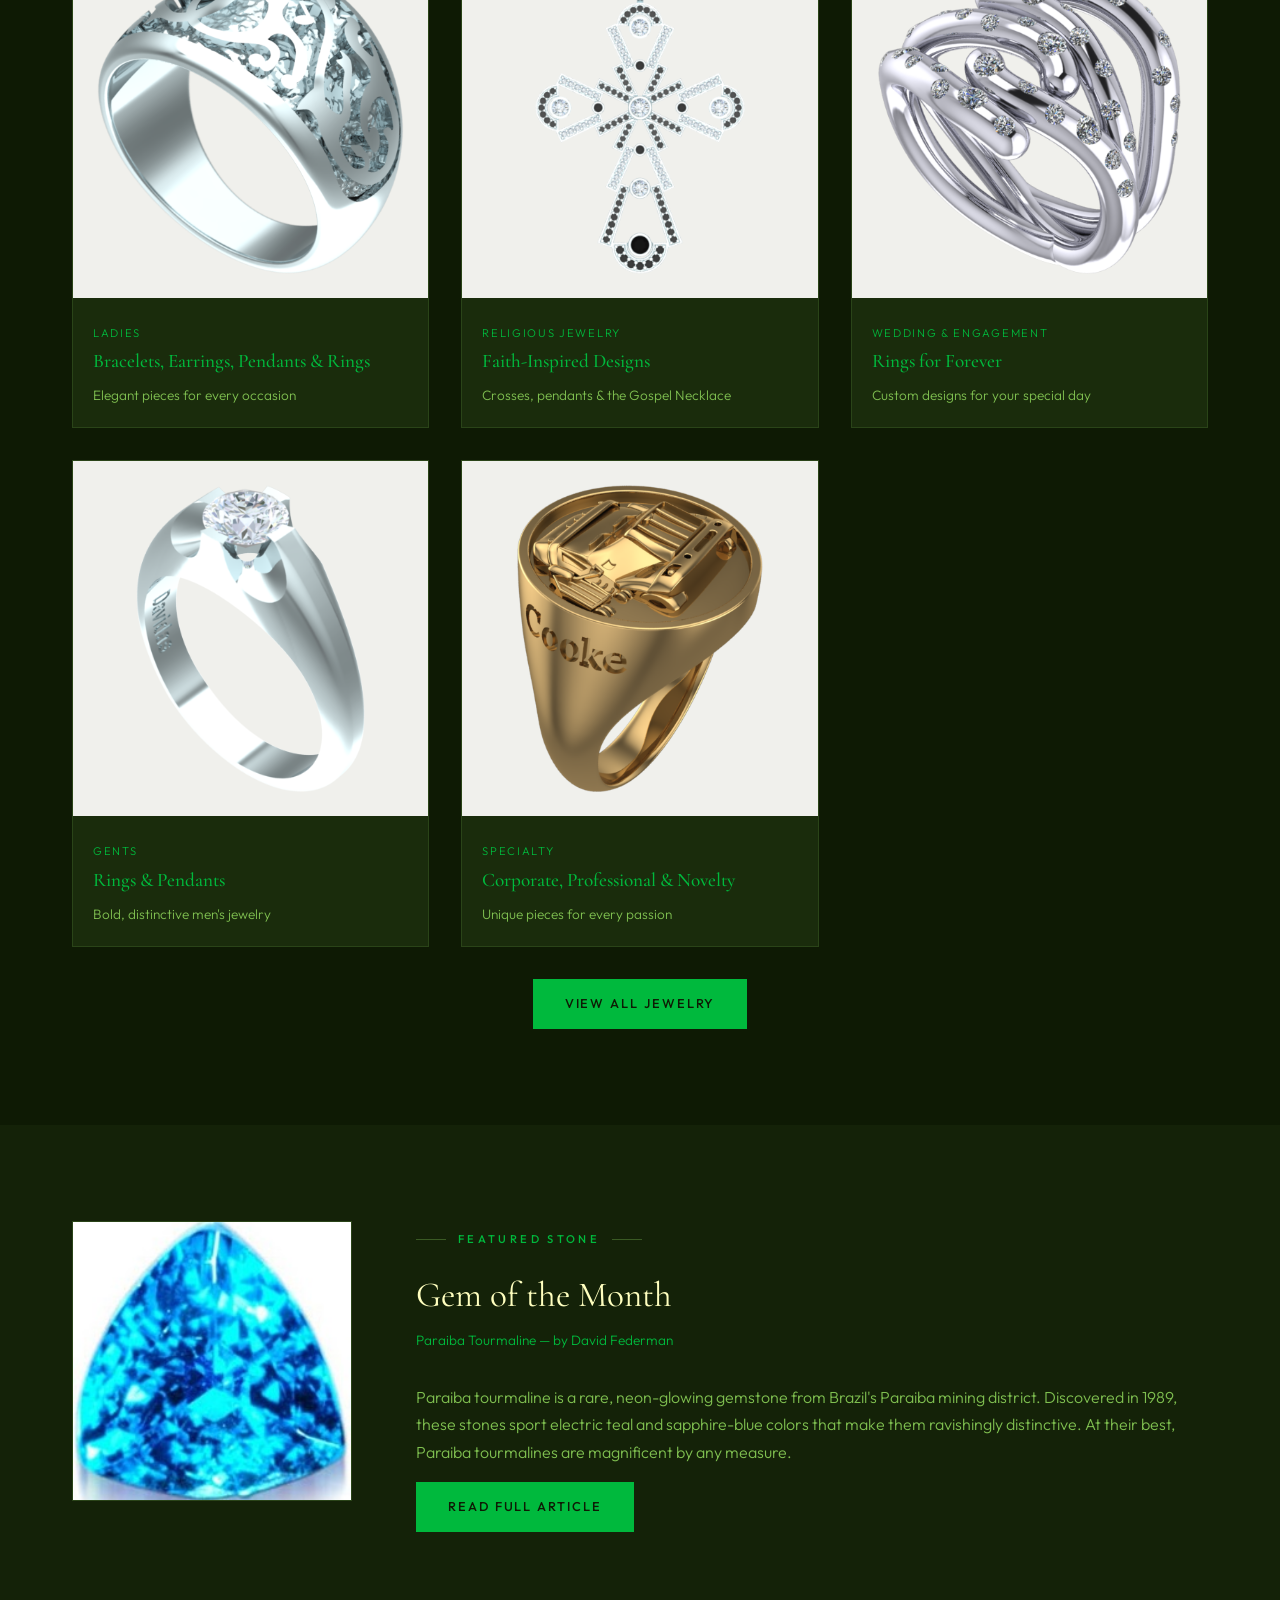
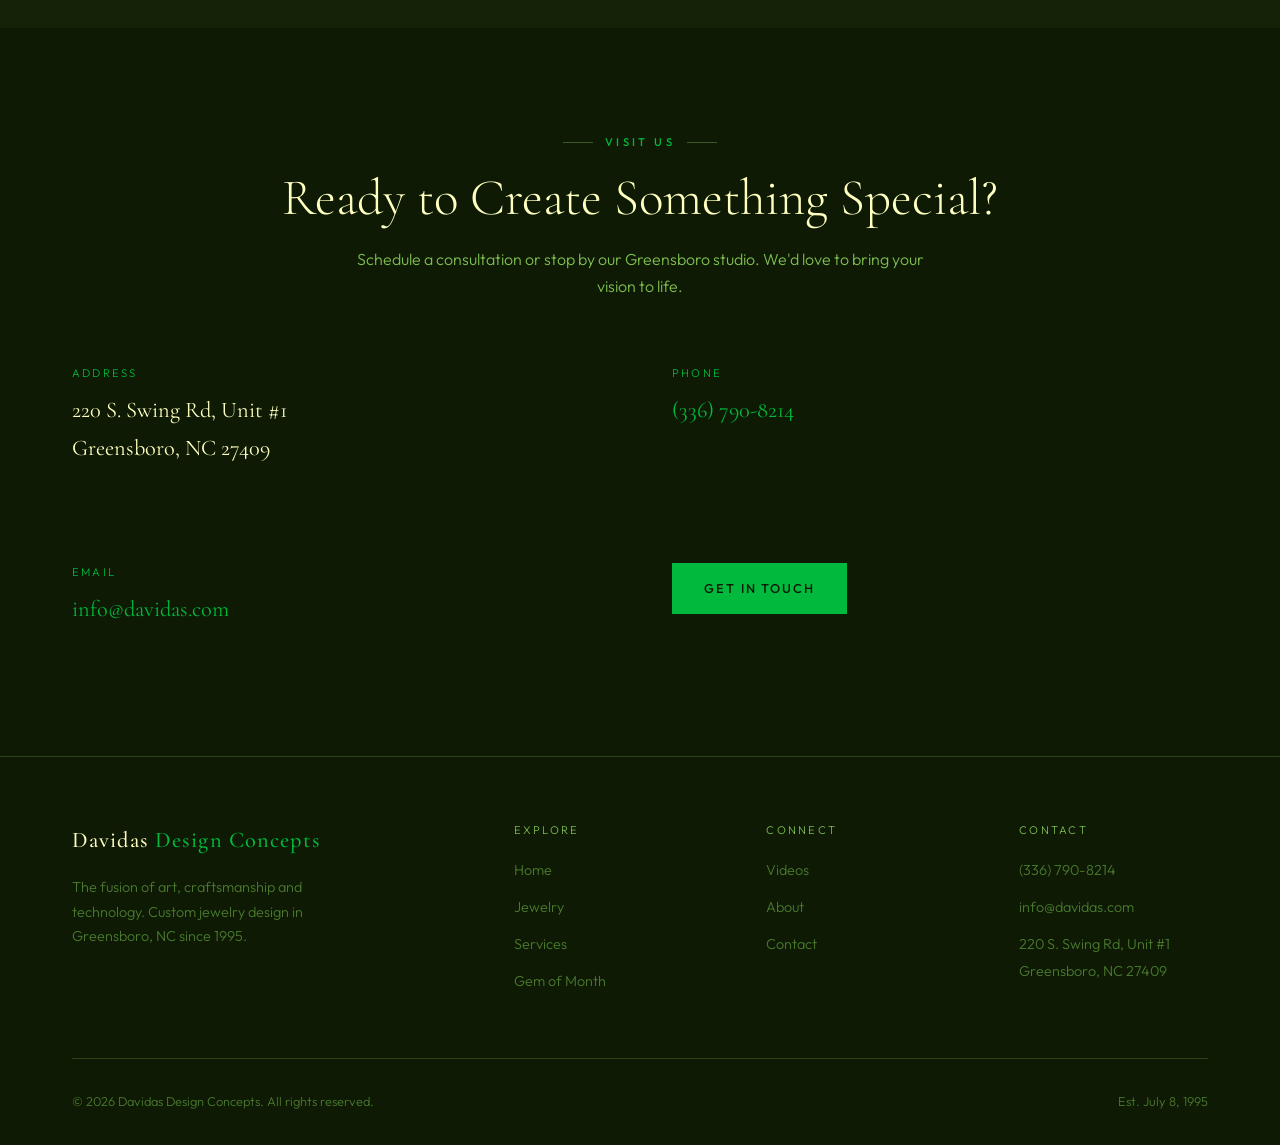
==== commit ce6bfce5: "Fix footer brand name and update copyright to 2026 - Changed footer brand from "DAVIDAS" to "Davidas" ====
--- a/index.html
+++ b/index.html
@@ -259,7 +259,7 @@
         </div>
       </div>
       <div class="footer__bottom">
-        <span>&copy; 2025 Davidas Design Concepts. All rights reserved.</span>
+        <span>&copy; 2026 Davidas Design Concepts. All rights reserved.</span>
         <span>Est. July 8, 1995</span>
       </div>
     </div>
--- a/css/style.css
+++ b/css/style.css
@@ -1375,9 +1375,15 @@
 /* ===== RESPONSIVE ===== */
 
 @media (max-width: 900px) {
+  .nav.nav--open {
+    height: 100vh;
+    height: 100dvh;
+    align-items: flex-start;
+  }
+
   .nav__links {
     display: none;
-    position: fixed;
+    position: absolute;
     top: var(--nav-height);
     left: 0;
     right: 0;
@@ -1386,15 +1392,37 @@
     flex-direction: column;
     align-items: center;
     justify-content: center;
-    gap: var(--space-md);
+    gap: var(--space-lg);
+    overflow-y: auto;
+    -webkit-overflow-scrolling: touch;
+  }
+
+  .nav.nav--open .nav__links {
+    position: fixed;
+    bottom: 0;
   }
 
   .nav__links.open {
     display: flex;
   }
 
+  .nav__links a {
+    font-size: 1.1rem;
+    letter-spacing: 0.15em;
+  }
+
   .nav__toggle {
     display: flex;
+  }
+
+  .nav__toggle.active span:nth-child(1) {
+    transform: rotate(45deg) translate(5px, 5px);
+  }
+  .nav__toggle.active span:nth-child(2) {
+    opacity: 0;
+  }
+  .nav__toggle.active span:nth-child(3) {
+    transform: rotate(-45deg) translate(5px, -5px);
   }
 
   .about-split,
@@ -1454,3 +1482,55 @@
     text-align: center;
   }
 }
+
+/* Video Player Modal */
+.modal--video {
+  width: 90vw;
+  max-width: 900px;
+  padding: var(--space-sm) var(--space-md) var(--space-md);
+  position: relative;
+  background: #000;
+  border-radius: 12px;
+  overflow: hidden;
+}
+
+.modal--video .modal__title {
+  color: #fff;
+  font-family: var(--font-display);
+  font-size: 1.1rem;
+  margin-bottom: var(--space-sm);
+  padding-right: 2rem;
+}
+
+.modal--video .modal__close {
+  position: absolute;
+  top: 10px;
+  right: 14px;
+  z-index: 10;
+  color: #fff;
+  font-size: 2rem;
+  background: rgba(0, 0, 0, 0.5);
+  border-radius: 50%;
+  width: 40px;
+  height: 40px;
+  display: flex;
+  align-items: center;
+  justify-content: center;
+}
+
+.modal--video video {
+  width: 100%;
+  max-height: 70vh;
+  border-radius: 8px;
+  background: #000;
+}
+
+.video-card {
+  cursor: pointer;
+}
+
+.video-card__desc {
+  font-size: 0.8rem;
+  color: var(--color-text-dim);
+  margin-top: 0.25rem;
+}
